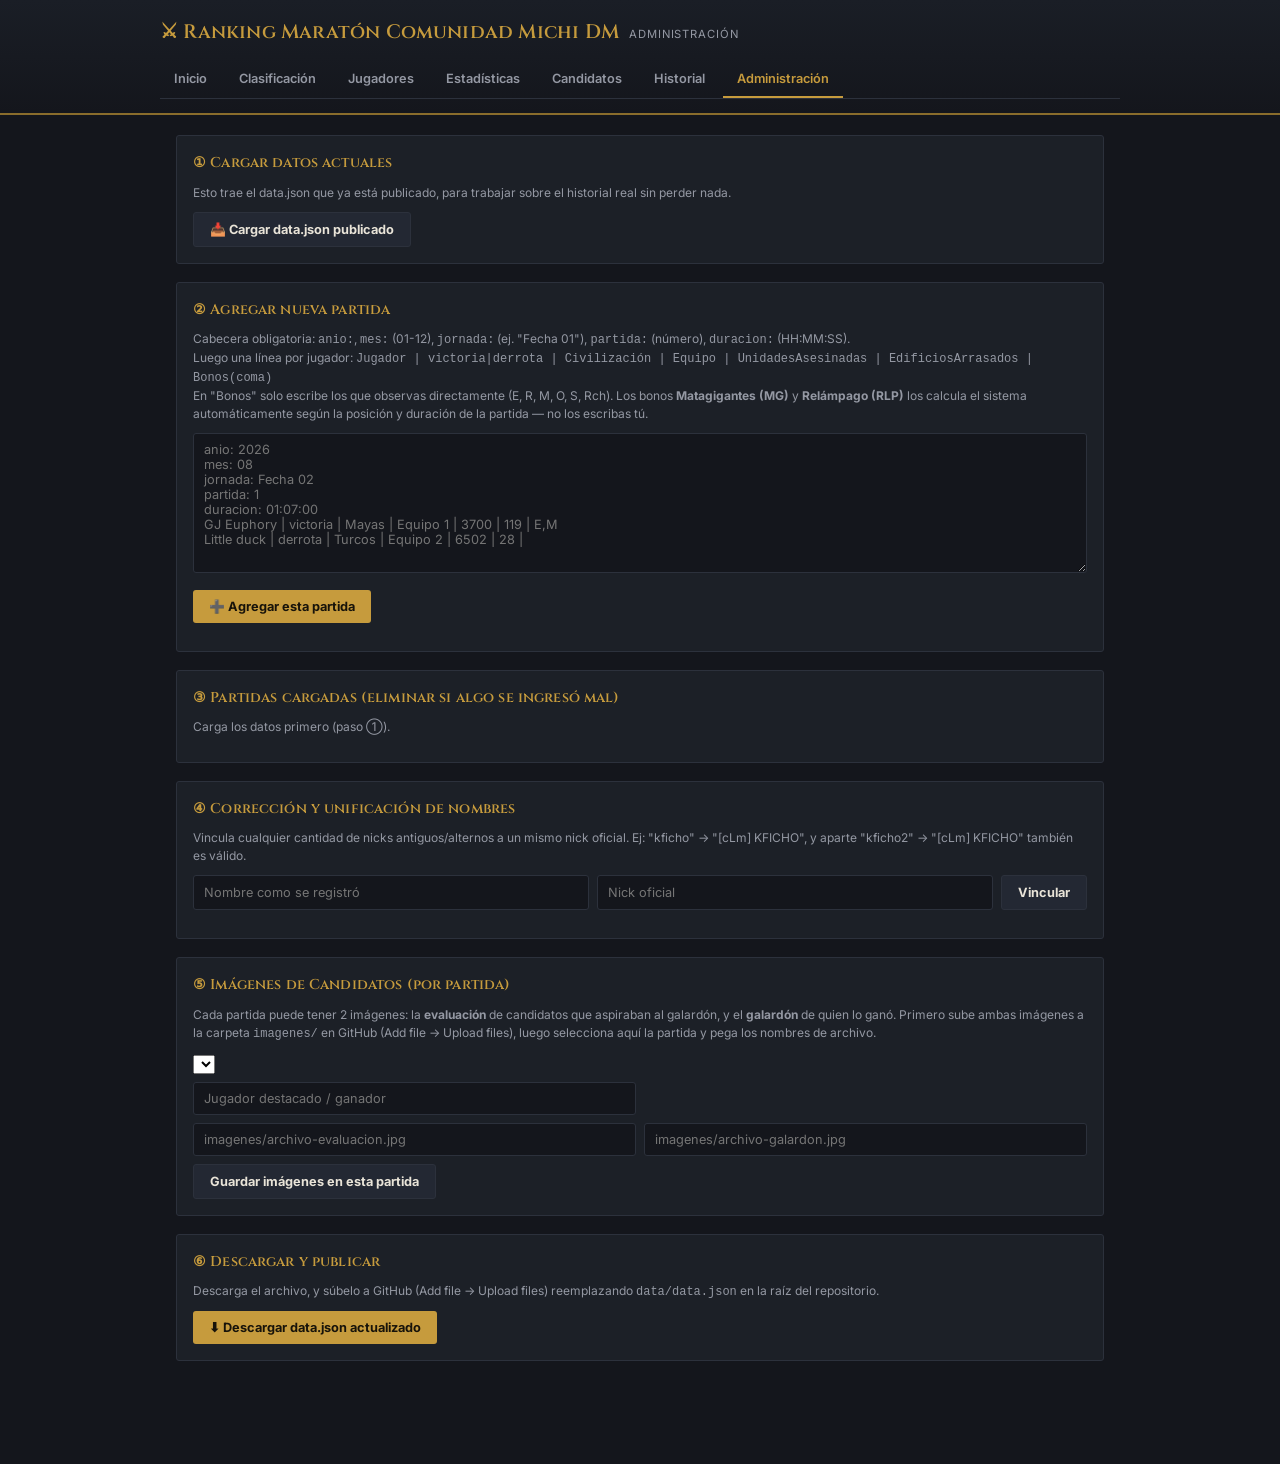
==== admin.html @ f755aee0 "Add files via upload" ====
<!DOCTYPE html>
<html lang="es">
<head>
<meta charset="UTF-8">
<meta name="viewport" content="width=device-width, initial-scale=1.0">
<title>Administración — Comunidad AoE II</title>
<link rel="icon" href="data:,">
<link rel="stylesheet" href="css/estilo.css">
</head>
<body>

<header class="topbar">
  <div class="brand">
    <h1>⚔ Ranking Maratón Comunidad Michi DM</h1>
    <span class="sub">Administración</span>
  </div>
  <nav class="tabs">
    <a href="index.html">Inicio</a>
    <a href="clasificacion.html">Clasificación</a>
    <a href="jugador.html">Jugadores</a>
    <a href="estadisticas.html">Estadísticas</a>
    <a href="candidatos.html">Candidatos</a>
    <a href="historial.html">Historial</a>
    <a href="admin.html" class="active">Administración</a>
  </nav>
</header>

<main>
  <div class="panel">
    <h3>① Cargar datos actuales</h3>
    <p class="hint">Esto trae el data.json que ya está publicado, para trabajar sobre el historial real sin perder nada.</p>
    <button class="btn secondary" onclick="cargarDesdeServidor()">📥 Cargar data.json publicado</button>
    <span id="estado-carga" style="margin-left:10px; font-size:0.8rem; color: var(--text-dim);"></span>
  </div>

  <div class="panel">
    <h3>② Agregar nueva partida</h3>
    <p class="hint">
      Cabecera obligatoria: <code>anio:</code>, <code>mes:</code> (01-12), <code>jornada:</code> (ej. "Fecha 01"),
      <code>partida:</code> (número), <code>duracion:</code> (HH:MM:SS).<br>
      Luego una línea por jugador: <code>Jugador | victoria|derrota | Civilización | Equipo | UnidadesAsesinadas | EdificiosArrasados | Bonos(coma)</code><br>
      En "Bonos" solo escribe los que observas directamente (E, R, M, O, S, Rch). Los bonos
      <strong>Matagigantes (MG)</strong> y <strong>Relámpago (RLP)</strong> los calcula el sistema
      automáticamente según la posición y duración de la partida — no los escribas tú.
    </p>
    <textarea id="input-reporte" placeholder="anio: 2026
mes: 08
jornada: Fecha 02
partida: 1
duracion: 01:07:00
GJ Euphory | victoria | Mayas | Equipo 1 | 3700 | 119 | E,M
Little duck | derrota | Turcos | Equipo 2 | 6502 | 28 |"></textarea>
    <div style="margin-top:10px;">
      <button class="btn" onclick="procesarReporte()">➕ Agregar esta partida</button>
    </div>
    <div id="resultado-parseo" style="margin-top:12px;"></div>
  </div>

  <div class="panel">
    <h3>③ Partidas cargadas (eliminar si algo se ingresó mal)</h3>
    <div id="lista-partidas"><p class="hint">Carga los datos primero (paso ①).</p></div>
  </div>

  <div class="panel">
    <h3>④ Corrección y unificación de nombres</h3>
    <p class="hint">
      Vincula cualquier cantidad de nicks antiguos/alternos a un mismo nick oficial.
      Ej: "kficho" → "[cLm] KFICHO", y aparte "kficho2" → "[cLm] KFICHO" también es válido.
    </p>
    <div style="display:flex; gap:8px; flex-wrap:wrap; margin-bottom:12px;">
      <input type="text" id="input-antiguo" placeholder="Nombre como se registró" style="flex:1; min-width:160px;">
      <input type="text" id="input-oficial" placeholder="Nick oficial" style="flex:1; min-width:160px;">
      <button class="btn secondary" onclick="agregarEquivalencia()">Vincular</button>
    </div>
    <div id="lista-equivalencias"></div>
  </div>

  <div class="panel">
    <h3>⑤ Imágenes de Candidatos (por partida)</h3>
    <p class="hint">
      Cada partida puede tener 2 imágenes: la <strong>evaluación</strong> de candidatos que
      aspiraban al galardón, y el <strong>galardón</strong> de quien lo ganó. Primero sube
      ambas imágenes a la carpeta <code>imagenes/</code> en GitHub (Add file → Upload files),
      luego selecciona aquí la partida y pega los nombres de archivo.
    </p>
    <select id="select-partida-imagen" style="margin-bottom:8px;" onchange="cargarCamposDeImagenParaPartidaSeleccionada()"></select>
    <div style="display:grid; grid-template-columns: 1fr 1fr; gap:8px; margin-bottom:8px;">
      <input type="text" id="input-img-jugador" placeholder="Jugador destacado / ganador">
      <span></span>
      <input type="text" id="input-img-evaluacion" placeholder="imagenes/archivo-evaluacion.jpg">
      <input type="text" id="input-img-galardon" placeholder="imagenes/archivo-galardon.jpg">
    </div>
    <button class="btn secondary" onclick="guardarImagenesPartida()">Guardar imágenes en esta partida</button>
  </div>

  <div class="panel">
    <h3>⑥ Descargar y publicar</h3>
    <p class="hint">
      Descarga el archivo, y súbelo a GitHub (Add file → Upload files) reemplazando
      <code>data/data.json</code> en la raíz del repositorio.
    </p>
    <button class="btn" onclick="descargarJSON()">⬇ Descargar data.json actualizado</button>
    <span id="contador-partidas" style="margin-left:10px; font-size:0.8rem; color: var(--text-dim);"></span>
  </div>
</main>

<script src="js/datos.js"></script>
<script>
let DATOS = { equivalencias: [], partidas: [] };

function actualizarContador() {
  document.getElementById("contador-partidas").textContent =
    `${DATOS.partidas.length} partida(s) en memoria`;
}

async function cargarDesdeServidor() {
  const estado = document.getElementById("estado-carga");
  estado.textContent = "Cargando...";
  try {
    const resp = await fetch(`data/data.json?t=${Date.now()}`, { cache: "no-store" });
    if (!resp.ok) throw new Error("no encontrado");
    DATOS = await resp.json();
    if (!Array.isArray(DATOS.partidas)) DATOS.partidas = [];
    if (!Array.isArray(DATOS.equivalencias)) DATOS.equivalencias = [];
    estado.textContent = `✔ Cargado: ${DATOS.partidas.length} partidas existentes.`;
  } catch (e) {
    estado.textContent = "⚠ No se encontró data.json publicado todavía (se empezará desde cero).";
  }
  actualizarContador();
  renderizarListaPartidas();
  renderizarEquivalencias();
  poblarSelectorPartidas();
}

function convertirDuracionASegundos(str) {
  if (!str) return 0;
  const partes = str.split(":").map(p => parseInt(p, 10) || 0);
  if (partes.length === 3) return partes[0] * 3600 + partes[1] * 60 + partes[2];
  if (partes.length === 2) return partes[0] * 60 + partes[1];
  return 0;
}

function procesarReporte() {
  const texto = document.getElementById("input-reporte").value.trim();
  const resultadoDiv = document.getElementById("resultado-parseo");
  if (!texto) {
    resultadoDiv.innerHTML = `<p style="color:var(--loss);">Pega un reporte primero.</p>`;
    return;
  }

  const lineas = texto.split("\n").map(l => l.trim()).filter(l => l);
  let anio = new Date().getFullYear();
  let mes = String(new Date().getMonth() + 1).padStart(2, "0");
  let jornada = "Fecha 01";
  let numeroPartida = 1;
  let duracionSeg = 0;
  const jugadores = [];

  lineas.forEach(linea => {
    const inferior = linea.toLowerCase();
    if (inferior.startsWith("anio:") || inferior.startsWith("año:")) {
      anio = parseInt(linea.split(":").slice(1).join(":").trim(), 10) || anio;
      return;
    }
    if (inferior.startsWith("mes:")) {
      mes = linea.split(":").slice(1).join(":").trim().padStart(2, "0");
      return;
    }
    if (inferior.startsWith("jornada:")) {
      jornada = linea.split(":").slice(1).join(":").trim();
      return;
    }
    if (inferior.startsWith("partida:")) {
      numeroPartida = parseInt(linea.split(":").slice(1).join(":").trim(), 10) || numeroPartida;
      return;
    }
    if (inferior.startsWith("duracion:") || inferior.startsWith("duración:")) {
      duracionSeg = convertirDuracionASegundos(linea.split(":").slice(1).join(":").trim());
      return;
    }
    const partes = linea.split("|").map(p => p.trim());
    if (partes.length < 2) return;

    const [nombre, resultadoRaw, civ, equipo, uAsesRaw, eArrRaw, bonosRaw] = partes;
    jugadores.push({
      nombre,
      resultado: (resultadoRaw || "").toLowerCase().startsWith("v") ? "victoria" : "derrota",
      civ: civ || "",
      equipo: equipo || "",
      unidadesAsesinadas: parseInt(uAsesRaw, 10) || 0,
      edificiosArrasados: parseInt(eArrRaw, 10) || 0,
      bonos: bonosRaw ? bonosRaw.split(",").map(b => b.trim()).filter(Boolean) : []
    });
  });

  if (jugadores.length === 0) {
    resultadoDiv.innerHTML = `<p style="color:var(--loss);">No se pudo interpretar ninguna línea de jugador. Revisa el formato.</p>`;
    return;
  }

  const idNuevo = `${anio}-${mes}-${jornada.replace(/\s+/g,"")}-P${numeroPartida}`;
  if (DATOS.partidas.some(p => p.id === idNuevo)) {
    if (!confirm(`Ya existe una partida con ID "${idNuevo}" (mismo año/mes/jornada/partida). ¿Reemplazarla?`)) {
      resultadoDiv.innerHTML = `<p style="color:var(--loss);">Cancelado. Cambia el número de partida o jornada.</p>`;
      return;
    }
    DATOS.partidas = DATOS.partidas.filter(p => p.id !== idNuevo);
  }

  const nuevaPartida = {
    id: idNuevo,
    anio, mes, jornada, numeroPartida,
    duracionSeg,
    jugadores
  };

  DATOS.partidas.push(nuevaPartida);
  actualizarContador();
  renderizarListaPartidas();
  poblarSelectorPartidas();

  resultadoDiv.innerHTML = `
    <p style="color:var(--win);">✔ Partida agregada: ${etiquetaPartida(nuevaPartida)} (${jugadores.length} jugadores).</p>
  `;
  document.getElementById("input-reporte").value = "";
}

function renderizarListaPartidas() {
  const cont = document.getElementById("lista-partidas");
  if (DATOS.partidas.length === 0) {
    cont.innerHTML = `<p class="hint">No hay partidas cargadas.</p>`;
    return;
  }
  const ordenadas = [...DATOS.partidas].sort((a, b) => claveOrden(b) - claveOrden(a));
  cont.innerHTML = ordenadas.map(p => `
    <div class="match-item">
      <span>${etiquetaPartida(p)} — ${p.jugadores.map(j => j.nombre).join(", ")}</span>
      <button class="btn secondary" style="padding:4px 10px; font-size:0.75rem;" onclick="eliminarPartida('${p.id}')">🗑 Eliminar</button>
    </div>
  `).join("");
}

function eliminarPartida(id) {
  if (!confirm("¿Eliminar esta partida? Esto no se puede deshacer una vez que descargues y subas el archivo.")) return;
  DATOS.partidas = DATOS.partidas.filter(p => p.id !== id);
  actualizarContador();
  renderizarListaPartidas();
  poblarSelectorPartidas();
}

function renderizarEquivalencias() {
  const cont = document.getElementById("lista-equivalencias");
  if (DATOS.equivalencias.length === 0) {
    cont.innerHTML = `<p class="hint">Todavía no hay nombres vinculados.</p>`;
    return;
  }
  cont.innerHTML = DATOS.equivalencias.map((e, i) => `
    <div class="match-item">
      <span>"${e.antiguo}" → <strong>${e.oficial}</strong></span>
      <button class="btn secondary" style="padding:4px 10px; font-size:0.75rem;" onclick="eliminarEquivalencia(${i})">🗑</button>
    </div>
  `).join("");
}

function agregarEquivalencia() {
  const antiguo = document.getElementById("input-antiguo").value.trim();
  const oficial = document.getElementById("input-oficial").value.trim();
  if (!antiguo || !oficial) {
    alert("Completa ambos campos.");
    return;
  }
  const existente = DATOS.equivalencias.find(e => e.antiguo.toLowerCase() === antiguo.toLowerCase());
  if (existente) {
    existente.oficial = oficial;
  } else {
    DATOS.equivalencias.push({ antiguo, oficial });
  }
  document.getElementById("input-antiguo").value = "";
  document.getElementById("input-oficial").value = "";
  renderizarEquivalencias();
}

function eliminarEquivalencia(i) {
  DATOS.equivalencias.splice(i, 1);
  renderizarEquivalencias();
}

function poblarSelectorPartidas() {
  const select = document.getElementById("select-partida-imagen");
  const ordenadas = [...DATOS.partidas].sort((a, b) => claveOrden(b) - claveOrden(a));
  if (ordenadas.length === 0) {
    select.innerHTML = `<option value="">No hay partidas cargadas todavía</option>`;
    return;
  }
  select.innerHTML = ordenadas.map(p =>
    `<option value="${p.id}">${etiquetaPartida(p)} (${NOMBRES_MES[p.mes]} ${p.anio}) — ${p.jugadores.map(j => j.nombre).join(", ")}</option>`
  ).join("");
  cargarCamposDeImagenParaPartidaSeleccionada();
}

function cargarCamposDeImagenParaPartidaSeleccionada() {
  const id = document.getElementById("select-partida-imagen").value;
  const partida = DATOS.partidas.find(p => p.id === id);
  document.getElementById("input-img-jugador").value = partida?.jugadorDestacado || "";
  document.getElementById("input-img-evaluacion").value = partida?.imagenEvaluacion || "";
  document.getElementById("input-img-galardon").value = partida?.imagenGalardon || "";
}

function guardarImagenesPartida() {
  const id = document.getElementById("select-partida-imagen").value;
  const partida = DATOS.partidas.find(p => p.id === id);
  if (!partida) { alert("Selecciona una partida válida."); return; }

  partida.jugadorDestacado = document.getElementById("input-img-jugador").value.trim();
  partida.imagenEvaluacion = document.getElementById("input-img-evaluacion").value.trim();
  partida.imagenGalardon = document.getElementById("input-img-galardon").value.trim();

  alert("Imágenes vinculadas a esta partida. No olvides descargar y subir el archivo.");
}

function descargarJSON() {
  const blob = new Blob([JSON.stringify(DATOS, null, 2)], { type: "application/json" });
  const enlace = document.createElement("a");
  enlace.href = URL.createObjectURL(blob);
  enlace.download = "data.json";
  enlace.click();
}
</script>
</body>
</html>
---- css/estilo.css ----
@import url('https://fonts.googleapis.com/css2?family=Cinzel:wght@500;600;700&family=Inter:wght@400;500;600;700&display=swap');

:root {
  --bg: #14161c;
  --panel: #1c2027;
  --panel-raised: #232833;
  --line: #2c313c;
  --gold: #c69b3d;
  --gold-dim: #8a6d2c;
  --patina: #3f7069;
  --patina-bright: #5fa89e;
  --text: #e9e4d8;
  --text-dim: #9498a3;
  --win: #5fa87a;
  --loss: #b0554f;
  --radius: 3px;
}

* { box-sizing: border-box; }

html, body {
  margin: 0;
  padding: 0;
  background: var(--bg);
  color: var(--text);
  font-family: 'Inter', sans-serif;
  font-size: 15px;
  line-height: 1.5;
}

h1, h2, h3, .display {
  font-family: 'Cinzel', serif;
  font-weight: 600;
  letter-spacing: 0.01em;
  color: var(--text);
  margin: 0;
}

a { color: var(--patina-bright); text-decoration: none; }
a:hover { text-decoration: underline; }

/* ---------- Cabecera ---------- */
.topbar {
  background: linear-gradient(180deg, #1a1e26 0%, #14161c 100%);
  border-bottom: 2px solid var(--gold-dim);
  padding: 18px 20px 14px;
}
.topbar .brand {
  display: flex;
  align-items: baseline;
  gap: 10px;
  max-width: 960px;
  margin: 0 auto;
}
.topbar .brand h1 {
  font-size: 1.3rem;
  color: var(--gold);
}
.topbar .brand .sub {
  font-size: 0.75rem;
  color: var(--text-dim);
  text-transform: uppercase;
  letter-spacing: 0.08em;
}

nav.tabs {
  max-width: 960px;
  margin: 14px auto 0;
  display: flex;
  gap: 4px;
  border-bottom: 1px solid var(--line);
  overflow-x: auto;
}
nav.tabs a {
  color: var(--text-dim);
  font-size: 0.85rem;
  font-weight: 600;
  padding: 8px 14px;
  border-bottom: 2px solid transparent;
  white-space: nowrap;
}
nav.tabs a.active, nav.tabs a:hover {
  color: var(--gold);
  border-bottom-color: var(--gold);
  text-decoration: none;
}

/* ---------- Layout general ---------- */
main {
  max-width: 960px;
  margin: 0 auto;
  padding: 20px 16px 90px;
}

.section-head {
  display: flex;
  justify-content: space-between;
  align-items: baseline;
  margin-bottom: 12px;
  flex-wrap: wrap;
  gap: 8px;
}
.section-head h2 { font-size: 1.05rem; }
.section-head .meta { font-size: 0.8rem; color: var(--text-dim); }

.filters {
  display: flex;
  gap: 10px;
  align-items: center;
  margin-bottom: 16px;
  flex-wrap: wrap;
}
.filters select {
  background: var(--panel-raised);
  color: var(--text);
  border: 1px solid var(--line);
  border-radius: var(--radius);
  padding: 6px 10px;
  font-family: inherit;
  font-size: 0.85rem;
}

/* ---------- Tabla de clasificación ---------- */
.standings {
  border: 1px solid var(--line);
  border-radius: var(--radius);
  overflow: hidden;
  background: var(--panel);
}
.standings-row {
  display: grid;
  grid-template-columns: 34px 1fr auto;
  align-items: center;
  gap: 12px;
  padding: 11px 14px;
  border-bottom: 1px solid var(--line);
  border-left: 3px solid transparent;
}
.standings-row:last-child { border-bottom: none; }
.standings-row:hover { background: var(--panel-raised); }
.standings-row.rank-1 { border-left-color: var(--gold); }
.standings-row.rank-2 { border-left-color: #a3a8b3; }
.standings-row.rank-3 { border-left-color: #a06a3d; }

.rank-num {
  font-family: 'Cinzel', serif;
  font-size: 1.05rem;
  color: var(--text-dim);
  text-align: center;
}
.rank-1 .rank-num { color: var(--gold); }

.player-cell .name {
  font-weight: 600;
  font-size: 0.95rem;
}
.player-cell .name a { color: var(--text); }
.player-cell .subline {
  font-size: 0.75rem;
  color: var(--text-dim);
  margin-top: 2px;
}

.stat-cell {
  text-align: right;
  display: flex;
  gap: 16px;
  align-items: baseline;
}
.stat-cell .pts {
  font-size: 1.1rem;
  font-weight: 700;
  color: var(--gold);
  min-width: 34px;
}
.stat-cell .vpj {
  font-size: 0.75rem;
  color: var(--text-dim);
}

/* ---------- Tarjetas de perfil ---------- */
.profile-header {
  display: flex;
  align-items: center;
  gap: 16px;
  margin-bottom: 18px;
  padding-bottom: 16px;
  border-bottom: 1px solid var(--line);
}
.profile-header .avatar {
  width: 56px;
  height: 56px;
  border-radius: 50%;
  background: linear-gradient(135deg, var(--gold-dim), var(--patina));
  display: flex;
  align-items: center;
  justify-content: center;
  font-family: 'Cinzel', serif;
  font-size: 1.4rem;
  font-weight: 700;
  color: var(--bg);
  flex-shrink: 0;
}
.profile-header h1 { font-size: 1.4rem; }
.profile-header .tagline { font-size: 0.8rem; color: var(--text-dim); margin-top: 3px; }

.stat-grid {
  display: grid;
  grid-template-columns: repeat(auto-fit, minmax(100px, 1fr));
  gap: 1px;
  background: var(--line);
  border: 1px solid var(--line);
  border-radius: var(--radius);
  overflow: hidden;
  margin-bottom: 20px;
}
.stat-tile {
  background: var(--panel);
  padding: 12px 10px;
  text-align: center;
}
.stat-tile .num {
  font-family: 'Cinzel', serif;
  font-size: 1.3rem;
  color: var(--gold);
  display: block;
}
.stat-tile .label {
  font-size: 0.68rem;
  color: var(--text-dim);
  margin-top: 3px;
  display: block;
}

.breakdown-list { display: flex; flex-direction: column; gap: 8px; margin-bottom: 22px; }
.breakdown-row {
  display: grid;
  grid-template-columns: 1fr auto 60px;
  align-items: center;
  gap: 10px;
  font-size: 0.85rem;
}
.breakdown-row .bar-track {
  grid-column: 1 / -1;
  height: 6px;
  background: var(--panel-raised);
  border-radius: 3px;
  overflow: hidden;
  margin-top: 2px;
}
.breakdown-row .bar-fill { height: 100%; background: var(--patina); }
.breakdown-row .wr { text-align: right; color: var(--text-dim); font-size: 0.78rem; }

.match-item {
  display: flex;
  justify-content: space-between;
  align-items: center;
  padding: 10px 0;
  border-bottom: 1px solid var(--line);
  font-size: 0.85rem;
}
.match-item:last-child { border-bottom: none; }
.match-badge {
  display: inline-block;
  width: 8px; height: 8px;
  border-radius: 50%;
  margin-right: 8px;
}
.match-badge.win { background: var(--win); }
.match-badge.loss { background: var(--loss); }
.match-item .match-meta { color: var(--text-dim); font-size: 0.75rem; }

/* ---------- Formularios / Admin ---------- */
.panel {
  background: var(--panel);
  border: 1px solid var(--line);
  border-radius: var(--radius);
  padding: 16px;
  margin-bottom: 18px;
}
.panel h3 { font-size: 0.95rem; margin-bottom: 10px; color: var(--gold); }
.panel p.hint { font-size: 0.8rem; color: var(--text-dim); margin: 0 0 10px; }

textarea, input[type=text], input[type=number] {
  width: 100%;
  background: var(--bg);
  color: var(--text);
  border: 1px solid var(--line);
  border-radius: var(--radius);
  padding: 8px 10px;
  font-family: 'Inter', monospace;
  font-size: 0.85rem;
}
textarea { min-height: 140px; resize: vertical; }

.btn {
  display: inline-block;
  background: var(--gold);
  color: #17130a;
  border: none;
  border-radius: var(--radius);
  padding: 9px 16px;
  font-weight: 700;
  font-size: 0.85rem;
  cursor: pointer;
  font-family: 'Inter', sans-serif;
}
.btn:hover { background: #d9ac48; }
.btn.secondary { background: var(--panel-raised); color: var(--text); border: 1px solid var(--line); }
.btn.secondary:hover { background: var(--line); }

.empty-state {
  text-align: center;
  padding: 40px 20px;
  color: var(--text-dim);
  font-size: 0.9rem;
}

/* ---------- Bottom nav móvil ---------- */
.mobile-nav { display: none; }
@media (max-width: 640px) {
  nav.tabs { display: none; }
  .mobile-nav {
    display: flex;
    position: fixed;
    bottom: 0; left: 0; width: 100%;
    background: var(--panel);
    border-top: 1px solid var(--line);
    justify-content: space-around;
    padding: 8px 0;
    z-index: 100;
  }
  .mobile-nav a {
    display: flex;
    flex-direction: column;
    align-items: center;
    gap: 2px;
    color: var(--text-dim);
    font-size: 0.62rem;
    font-weight: 600;
  }
  .mobile-nav a.active { color: var(--gold); }
  .mobile-nav .icon { font-size: 1.1rem; }
}
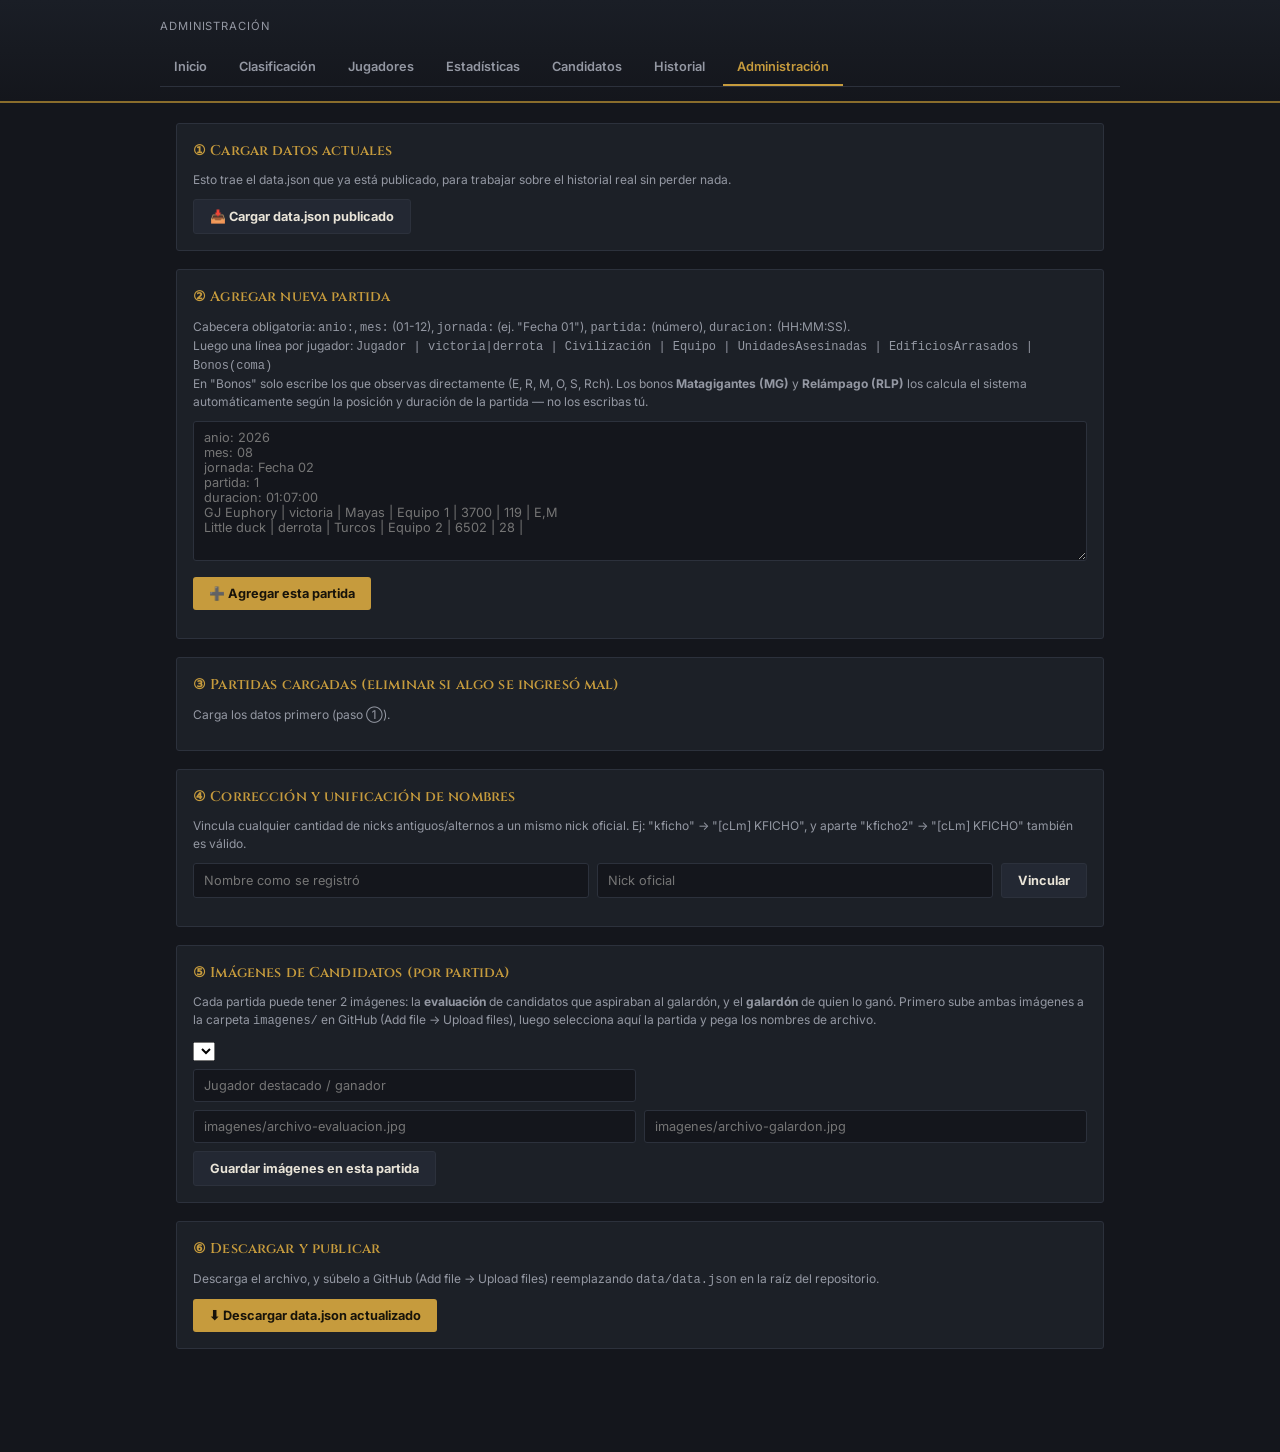
==== commit 1710b6fb: "Add files via upload" ====
--- a/admin.html
+++ b/admin.html
@@ -11,7 +11,6 @@
 
 <header class="topbar">
   <div class="brand">
-    <h1>⚔ Ranking Maratón Comunidad Michi DM</h1>
     <span class="sub">Administración</span>
   </div>
   <nav class="tabs">
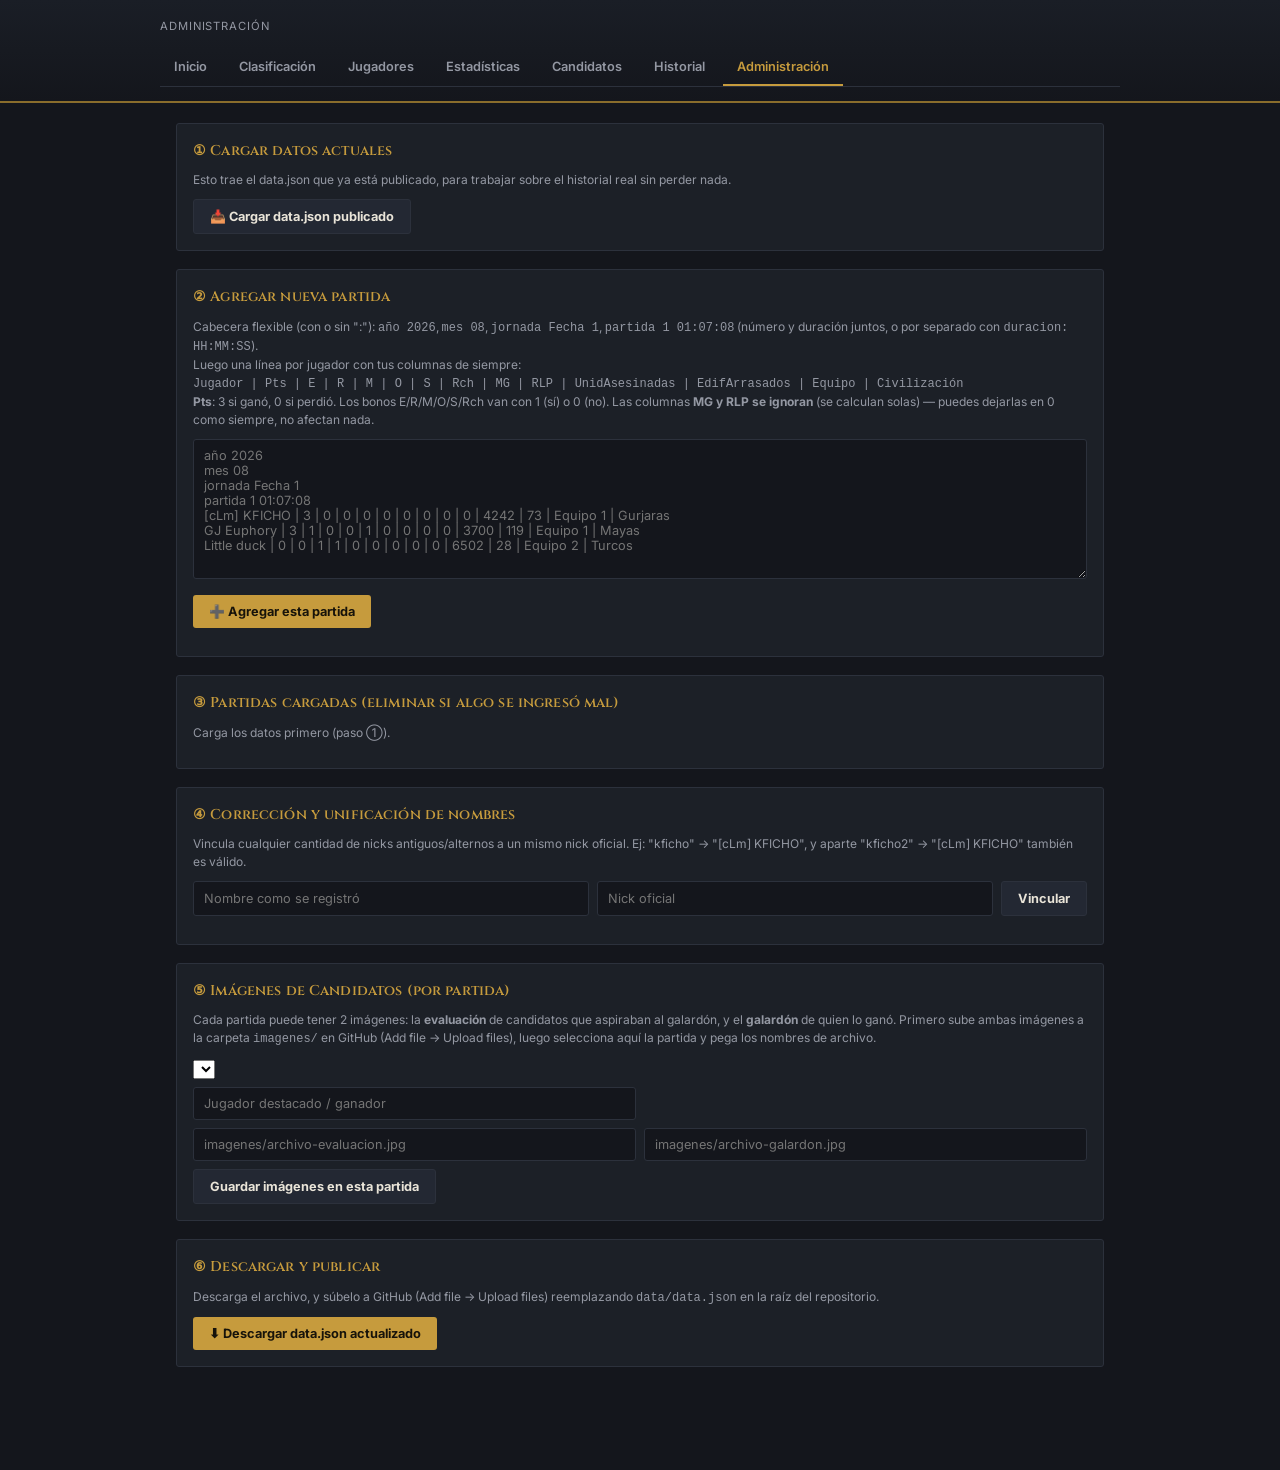
==== commit d81559ac: "Add files via upload" ====
--- a/admin.html
+++ b/admin.html
@@ -35,20 +35,22 @@
   <div class="panel">
     <h3>② Agregar nueva partida</h3>
     <p class="hint">
-      Cabecera obligatoria: <code>anio:</code>, <code>mes:</code> (01-12), <code>jornada:</code> (ej. "Fecha 01"),
-      <code>partida:</code> (número), <code>duracion:</code> (HH:MM:SS).<br>
-      Luego una línea por jugador: <code>Jugador | victoria|derrota | Civilización | Equipo | UnidadesAsesinadas | EdificiosArrasados | Bonos(coma)</code><br>
-      En "Bonos" solo escribe los que observas directamente (E, R, M, O, S, Rch). Los bonos
-      <strong>Matagigantes (MG)</strong> y <strong>Relámpago (RLP)</strong> los calcula el sistema
-      automáticamente según la posición y duración de la partida — no los escribas tú.
+      Cabecera flexible (con o sin ":"): <code>año 2026</code>, <code>mes 08</code>,
+      <code>jornada Fecha 1</code>, <code>partida 1 01:07:08</code> (número y duración juntos,
+      o por separado con <code>duracion: HH:MM:SS</code>).<br>
+      Luego una línea por jugador con tus columnas de siempre:<br>
+      <code>Jugador | Pts | E | R | M | O | S | Rch | MG | RLP | UnidAsesinadas | EdifArrasados | Equipo | Civilización</code><br>
+      <strong>Pts</strong>: 3 si ganó, 0 si perdió. Los bonos E/R/M/O/S/Rch van con 1 (sí) o 0 (no).
+      Las columnas <strong>MG y RLP se ignoran</strong> (se calculan solas) — puedes dejarlas en 0
+      como siempre, no afectan nada.
     </p>
-    <textarea id="input-reporte" placeholder="anio: 2026
-mes: 08
-jornada: Fecha 02
-partida: 1
-duracion: 01:07:00
-GJ Euphory | victoria | Mayas | Equipo 1 | 3700 | 119 | E,M
-Little duck | derrota | Turcos | Equipo 2 | 6502 | 28 |"></textarea>
+    <textarea id="input-reporte" placeholder="año 2026
+mes 08
+jornada Fecha 1
+partida 1 01:07:08
+[cLm] KFICHO | 3 | 0 | 0 | 0 | 0 | 0 | 0 | 0 | 0 | 4242 | 73 | Equipo 1 | Gurjaras
+GJ Euphory | 3 | 1 | 0 | 0 | 1 | 0 | 0 | 0 | 0 | 3700 | 119 | Equipo 1 | Mayas
+Little duck | 0 | 0 | 1 | 1 | 0 | 0 | 0 | 0 | 0 | 6502 | 28 | Equipo 2 | Turcos"></textarea>
     <div style="margin-top:10px;">
       <button class="btn" onclick="procesarReporte()">➕ Agregar esta partida</button>
     </div>
@@ -155,40 +157,69 @@
   let duracionSeg = 0;
   const jugadores = [];
 
+  // Quita "palabra:" o "palabra " del inicio de una línea de encabezado y devuelve el resto
+  function valorDespuesDe(linea, palabras) {
+    for (const palabra of palabras) {
+      const regex = new RegExp(`^${palabra}\\s*:?\\s*`, "i");
+      if (regex.test(linea)) return linea.replace(regex, "").trim();
+    }
+    return null;
+  }
+
   lineas.forEach(linea => {
-    const inferior = linea.toLowerCase();
-    if (inferior.startsWith("anio:") || inferior.startsWith("año:")) {
-      anio = parseInt(linea.split(":").slice(1).join(":").trim(), 10) || anio;
-      return;
-    }
-    if (inferior.startsWith("mes:")) {
-      mes = linea.split(":").slice(1).join(":").trim().padStart(2, "0");
-      return;
-    }
-    if (inferior.startsWith("jornada:")) {
-      jornada = linea.split(":").slice(1).join(":").trim();
-      return;
-    }
-    if (inferior.startsWith("partida:")) {
-      numeroPartida = parseInt(linea.split(":").slice(1).join(":").trim(), 10) || numeroPartida;
-      return;
-    }
-    if (inferior.startsWith("duracion:") || inferior.startsWith("duración:")) {
-      duracionSeg = convertirDuracionASegundos(linea.split(":").slice(1).join(":").trim());
-      return;
-    }
+    let valor;
+
+    if ((valor = valorDespuesDe(linea, ["anio", "año"])) !== null) {
+      anio = parseInt(valor, 10) || anio;
+      return;
+    }
+    if ((valor = valorDespuesDe(linea, ["mes"])) !== null) {
+      mes = valor.padStart(2, "0");
+      return;
+    }
+    if ((valor = valorDespuesDe(linea, ["jornada"])) !== null) {
+      // Normaliza cualquier variante ("Fecha 1", "fecha01", "Fecha 01") a "Fecha 01"
+      const numJor = numeroDeJornada(valor);
+      jornada = numJor > 0 ? `Fecha ${String(numJor).padStart(2, "0")}` : valor;
+      return;
+    }
+    if ((valor = valorDespuesDe(linea, ["partida"])) !== null) {
+      // Acepta "partida: 1" o "partida 1 01:07:08" (número + duración juntos)
+      const match = valor.match(/^(\d+)\s*(?:(\d{1,2}:\d{2}(?::\d{2})?))?/);
+      if (match) {
+        numeroPartida = parseInt(match[1], 10) || numeroPartida;
+        if (match[2]) duracionSeg = convertirDuracionASegundos(match[2]);
+      }
+      return;
+    }
+    if ((valor = valorDespuesDe(linea, ["duracion", "duración"])) !== null) {
+      duracionSeg = convertirDuracionASegundos(valor);
+      return;
+    }
+
     const partes = linea.split("|").map(p => p.trim());
     if (partes.length < 2) return;
 
-    const [nombre, resultadoRaw, civ, equipo, uAsesRaw, eArrRaw, bonosRaw] = partes;
+    // Formato: Jugador | Pts(3 o 0) | E | R | M | O | S | Rch | MG | RLP | UAses | EArr | Equipo | Civ
+    // Las columnas MG y RLP se IGNORAN a propósito: el sistema las calcula automáticamente.
+    const [nombre, ptsRaw, eRaw, rRaw, mRaw, oRaw, sRaw, rchRaw, , , uAsesRaw, eArrRaw, equipo, civ] = partes;
+
+    const bonos = [];
+    if (parseInt(eRaw, 10) > 0) bonos.push("E");
+    if (parseInt(rRaw, 10) > 0) bonos.push("R");
+    if (parseInt(mRaw, 10) > 0) bonos.push("M");
+    if (parseInt(oRaw, 10) > 0) bonos.push("O");
+    if (parseInt(sRaw, 10) > 0) bonos.push("S");
+    if (parseInt(rchRaw, 10) > 0) bonos.push("Rch");
+
     jugadores.push({
       nombre,
-      resultado: (resultadoRaw || "").toLowerCase().startsWith("v") ? "victoria" : "derrota",
+      resultado: (parseInt(ptsRaw, 10) || 0) > 0 ? "victoria" : "derrota",
       civ: civ || "",
       equipo: equipo || "",
       unidadesAsesinadas: parseInt(uAsesRaw, 10) || 0,
       edificiosArrasados: parseInt(eArrRaw, 10) || 0,
-      bonos: bonosRaw ? bonosRaw.split(",").map(b => b.trim()).filter(Boolean) : []
+      bonos
     });
   });
 
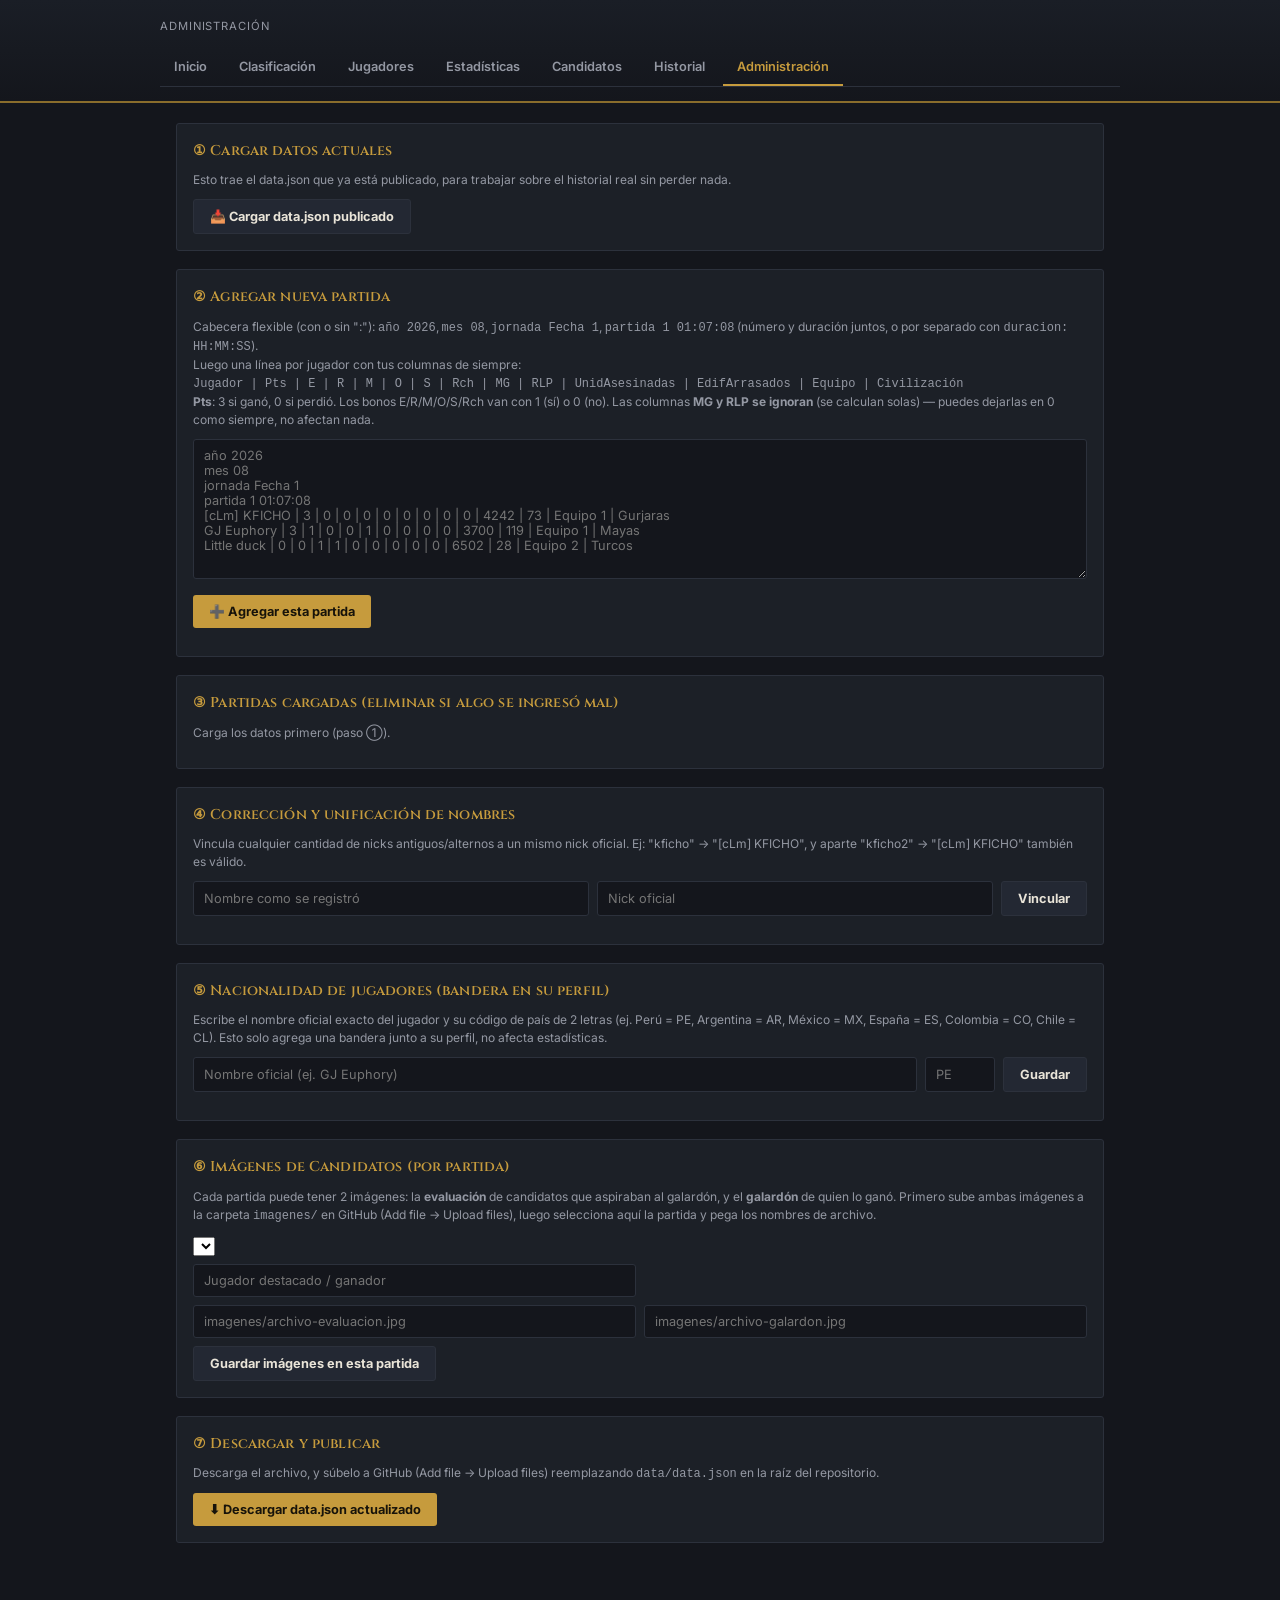
==== commit b06eb17f: "Add files via upload" ====
--- a/admin.html
+++ b/admin.html
@@ -77,7 +77,22 @@
   </div>
 
   <div class="panel">
-    <h3>⑤ Imágenes de Candidatos (por partida)</h3>
+    <h3>⑤ Nacionalidad de jugadores (bandera en su perfil)</h3>
+    <p class="hint">
+      Escribe el nombre oficial exacto del jugador y su código de país de 2 letras
+      (ej. Perú = PE, Argentina = AR, México = MX, España = ES, Colombia = CO, Chile = CL).
+      Esto solo agrega una bandera junto a su perfil, no afecta estadísticas.
+    </p>
+    <div style="display:flex; gap:8px; flex-wrap:wrap; margin-bottom:12px;">
+      <input type="text" id="input-pais-jugador" placeholder="Nombre oficial (ej. GJ Euphory)" style="flex:2; min-width:180px;">
+      <input type="text" id="input-pais-codigo" maxlength="2" placeholder="PE" style="flex:0 0 70px; text-transform:uppercase;">
+      <button class="btn secondary" onclick="agregarPais()">Guardar</button>
+    </div>
+    <div id="lista-paises"></div>
+  </div>
+
+  <div class="panel">
+    <h3>⑥ Imágenes de Candidatos (por partida)</h3>
     <p class="hint">
       Cada partida puede tener 2 imágenes: la <strong>evaluación</strong> de candidatos que
       aspiraban al galardón, y el <strong>galardón</strong> de quien lo ganó. Primero sube
@@ -95,7 +110,7 @@
   </div>
 
   <div class="panel">
-    <h3>⑥ Descargar y publicar</h3>
+    <h3>⑦ Descargar y publicar</h3>
     <p class="hint">
       Descarga el archivo, y súbelo a GitHub (Add file → Upload files) reemplazando
       <code>data/data.json</code> en la raíz del repositorio.
@@ -107,7 +122,7 @@
 
 <script src="js/datos.js"></script>
 <script>
-let DATOS = { equivalencias: [], partidas: [] };
+let DATOS = { equivalencias: [], partidas: [], paises: {} };
 
 function actualizarContador() {
   document.getElementById("contador-partidas").textContent =
@@ -123,6 +138,7 @@
     DATOS = await resp.json();
     if (!Array.isArray(DATOS.partidas)) DATOS.partidas = [];
     if (!Array.isArray(DATOS.equivalencias)) DATOS.equivalencias = [];
+    if (!DATOS.paises || typeof DATOS.paises !== "object") DATOS.paises = {};
     estado.textContent = `✔ Cargado: ${DATOS.partidas.length} partidas existentes.`;
   } catch (e) {
     estado.textContent = "⚠ No se encontró data.json publicado todavía (se empezará desde cero).";
@@ -130,6 +146,7 @@
   actualizarContador();
   renderizarListaPartidas();
   renderizarEquivalencias();
+  renderizarPaises();
   poblarSelectorPartidas();
 }
 
@@ -315,6 +332,40 @@
   renderizarEquivalencias();
 }
 
+function renderizarPaises() {
+  const cont = document.getElementById("lista-paises");
+  const nombres = Object.keys(DATOS.paises || {});
+  if (nombres.length === 0) {
+    cont.innerHTML = `<p class="hint">Todavía no hay banderas asignadas.</p>`;
+    return;
+  }
+  cont.innerHTML = nombres.map(nombre => `
+    <div class="match-item">
+      <span>${banderaEmoji(DATOS.paises[nombre])} ${nombre} <span style="color:var(--text-dim);">(${DATOS.paises[nombre]})</span></span>
+      <button class="btn secondary" style="padding:4px 10px; font-size:0.75rem;" onclick="eliminarPais('${nombre.replace(/'/g,"\\'")}')">🗑</button>
+    </div>
+  `).join("");
+}
+
+function agregarPais() {
+  const nombre = document.getElementById("input-pais-jugador").value.trim();
+  const codigo = document.getElementById("input-pais-codigo").value.trim().toUpperCase();
+  if (!nombre || codigo.length !== 2) {
+    alert("Escribe el nombre oficial y un código de país de exactamente 2 letras.");
+    return;
+  }
+  if (!DATOS.paises) DATOS.paises = {};
+  DATOS.paises[nombre] = codigo;
+  document.getElementById("input-pais-jugador").value = "";
+  document.getElementById("input-pais-codigo").value = "";
+  renderizarPaises();
+}
+
+function eliminarPais(nombre) {
+  delete DATOS.paises[nombre];
+  renderizarPaises();
+}
+
 function poblarSelectorPartidas() {
   const select = document.getElementById("select-partida-imagen");
   const ordenadas = [...DATOS.partidas].sort((a, b) => claveOrden(b) - claveOrden(a));
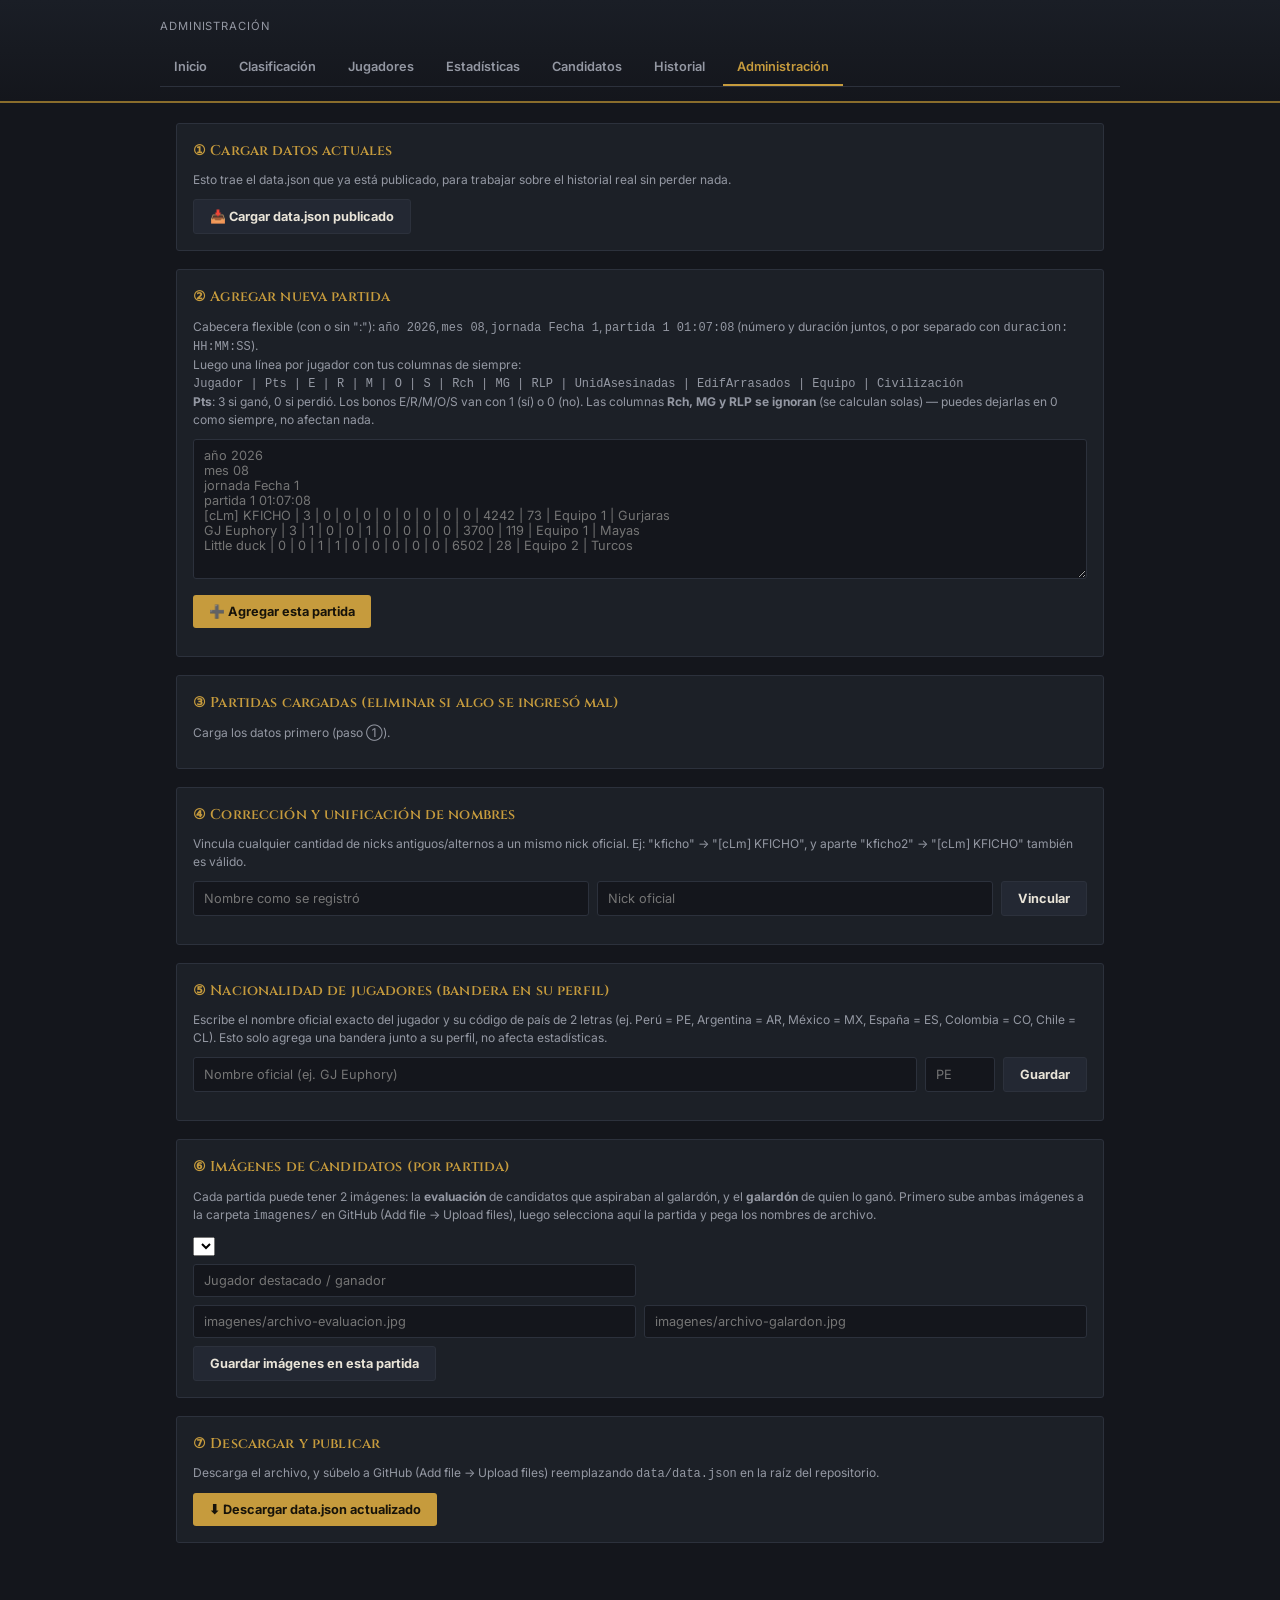
==== commit 9c0731b6: "Add files via upload" ====
--- a/admin.html
+++ b/admin.html
@@ -40,8 +40,8 @@
       o por separado con <code>duracion: HH:MM:SS</code>).<br>
       Luego una línea por jugador con tus columnas de siempre:<br>
       <code>Jugador | Pts | E | R | M | O | S | Rch | MG | RLP | UnidAsesinadas | EdifArrasados | Equipo | Civilización</code><br>
-      <strong>Pts</strong>: 3 si ganó, 0 si perdió. Los bonos E/R/M/O/S/Rch van con 1 (sí) o 0 (no).
-      Las columnas <strong>MG y RLP se ignoran</strong> (se calculan solas) — puedes dejarlas en 0
+      <strong>Pts</strong>: 3 si ganó, 0 si perdió. Los bonos E/R/M/O/S van con 1 (sí) o 0 (no).
+      Las columnas <strong>Rch, MG y RLP se ignoran</strong> (se calculan solas) — puedes dejarlas en 0
       como siempre, no afectan nada.
     </p>
     <textarea id="input-reporte" placeholder="año 2026
@@ -219,7 +219,9 @@
 
     // Formato: Jugador | Pts(3 o 0) | E | R | M | O | S | Rch | MG | RLP | UAses | EArr | Equipo | Civ
     // Las columnas MG y RLP se IGNORAN a propósito: el sistema las calcula automáticamente.
-    const [nombre, ptsRaw, eRaw, rRaw, mRaw, oRaw, sRaw, rchRaw, , , uAsesRaw, eArrRaw, equipo, civ] = partes;
+    const [nombre, ptsRaw, eRaw, rRaw, mRaw, oRaw, sRaw, , , , uAsesRaw, eArrRaw, equipo, civ] = partes;
+    // La columna de "Rch" (posición 8) se ignora a propósito: el sistema calcula la
+    // racha automáticamente según si el jugador ganó también su partida inmediata anterior.
 
     const bonos = [];
     if (parseInt(eRaw, 10) > 0) bonos.push("E");
@@ -227,7 +229,6 @@
     if (parseInt(mRaw, 10) > 0) bonos.push("M");
     if (parseInt(oRaw, 10) > 0) bonos.push("O");
     if (parseInt(sRaw, 10) > 0) bonos.push("S");
-    if (parseInt(rchRaw, 10) > 0) bonos.push("Rch");
 
     jugadores.push({
       nombre,
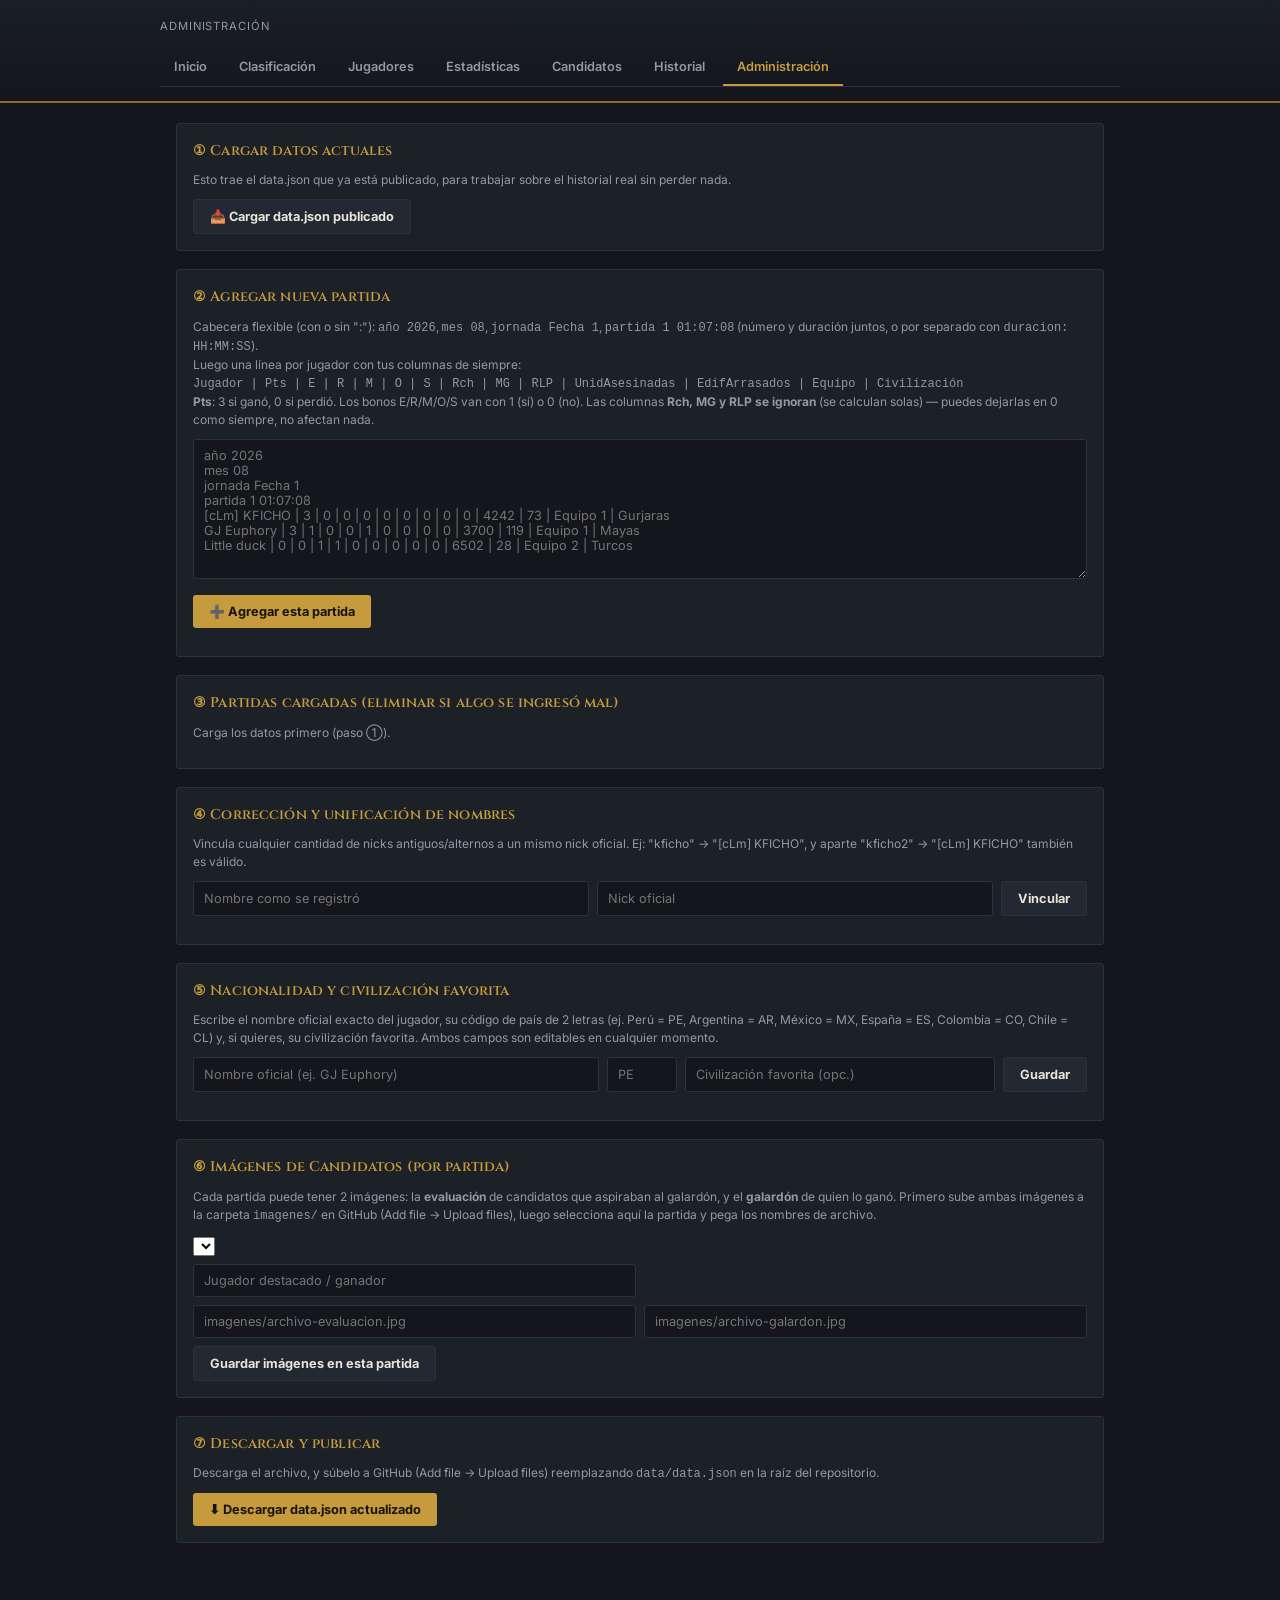
==== commit 0fc5a212: "Add files via upload" ====
--- a/admin.html
+++ b/admin.html
@@ -77,15 +77,16 @@
   </div>
 
   <div class="panel">
-    <h3>⑤ Nacionalidad de jugadores (bandera en su perfil)</h3>
+    <h3>⑤ Nacionalidad y civilización favorita</h3>
     <p class="hint">
-      Escribe el nombre oficial exacto del jugador y su código de país de 2 letras
-      (ej. Perú = PE, Argentina = AR, México = MX, España = ES, Colombia = CO, Chile = CL).
-      Esto solo agrega una bandera junto a su perfil, no afecta estadísticas.
+      Escribe el nombre oficial exacto del jugador, su código de país de 2 letras
+      (ej. Perú = PE, Argentina = AR, México = MX, España = ES, Colombia = CO, Chile = CL)
+      y, si quieres, su civilización favorita. Ambos campos son editables en cualquier momento.
     </p>
     <div style="display:flex; gap:8px; flex-wrap:wrap; margin-bottom:12px;">
       <input type="text" id="input-pais-jugador" placeholder="Nombre oficial (ej. GJ Euphory)" style="flex:2; min-width:180px;">
       <input type="text" id="input-pais-codigo" maxlength="2" placeholder="PE" style="flex:0 0 70px; text-transform:uppercase;">
+      <input type="text" id="input-civ-favorita" placeholder="Civilización favorita (opc.)" style="flex:1.5; min-width:160px;">
       <button class="btn secondary" onclick="agregarPais()">Guardar</button>
     </div>
     <div id="lista-paises"></div>
@@ -122,7 +123,7 @@
 
 <script src="js/datos.js"></script>
 <script>
-let DATOS = { equivalencias: [], partidas: [], paises: {} };
+let DATOS = { equivalencias: [], partidas: [], jugadoresInfo: {} };
 
 function actualizarContador() {
   document.getElementById("contador-partidas").textContent =
@@ -138,7 +139,15 @@
     DATOS = await resp.json();
     if (!Array.isArray(DATOS.partidas)) DATOS.partidas = [];
     if (!Array.isArray(DATOS.equivalencias)) DATOS.equivalencias = [];
-    if (!DATOS.paises || typeof DATOS.paises !== "object") DATOS.paises = {};
+    if (!DATOS.jugadoresInfo || typeof DATOS.jugadoresInfo !== "object") {
+      DATOS.jugadoresInfo = {};
+      if (DATOS.paises && typeof DATOS.paises === "object") {
+        Object.entries(DATOS.paises).forEach(([nombre, pais]) => {
+          DATOS.jugadoresInfo[nombre] = { pais, civFavorita: "" };
+        });
+        delete DATOS.paises;
+      }
+    }
     estado.textContent = `✔ Cargado: ${DATOS.partidas.length} partidas existentes.`;
   } catch (e) {
     estado.textContent = "⚠ No se encontró data.json publicado todavía (se empezará desde cero).";
@@ -335,35 +344,46 @@
 
 function renderizarPaises() {
   const cont = document.getElementById("lista-paises");
-  const nombres = Object.keys(DATOS.paises || {});
+  const nombres = Object.keys(DATOS.jugadoresInfo || {});
   if (nombres.length === 0) {
-    cont.innerHTML = `<p class="hint">Todavía no hay banderas asignadas.</p>`;
-    return;
-  }
-  cont.innerHTML = nombres.map(nombre => `
+    cont.innerHTML = `<p class="hint">Todavía no hay información asignada.</p>`;
+    return;
+  }
+  cont.innerHTML = nombres.map(nombre => {
+    const info = DATOS.jugadoresInfo[nombre] || {};
+    return `
     <div class="match-item">
-      <span>${banderaEmoji(DATOS.paises[nombre])} ${nombre} <span style="color:var(--text-dim);">(${DATOS.paises[nombre]})</span></span>
+      <span>
+        ${info.pais ? `<img src="https://flagcdn.com/w40/${info.pais.toLowerCase()}.png" style="width:20px; vertical-align:middle; margin-right:6px; border-radius:2px;">` : ""}
+        ${nombre} <span style="color:var(--text-dim);">${info.pais ? `(${info.pais})` : ""}${info.civFavorita ? ` · ${info.civFavorita}` : ""}</span>
+      </span>
       <button class="btn secondary" style="padding:4px 10px; font-size:0.75rem;" onclick="eliminarPais('${nombre.replace(/'/g,"\\'")}')">🗑</button>
     </div>
-  `).join("");
+  `;
+  }).join("");
 }
 
 function agregarPais() {
   const nombre = document.getElementById("input-pais-jugador").value.trim();
   const codigo = document.getElementById("input-pais-codigo").value.trim().toUpperCase();
-  if (!nombre || codigo.length !== 2) {
-    alert("Escribe el nombre oficial y un código de país de exactamente 2 letras.");
-    return;
-  }
-  if (!DATOS.paises) DATOS.paises = {};
-  DATOS.paises[nombre] = codigo;
+  const civFavorita = document.getElementById("input-civ-favorita").value.trim();
+  if (!nombre || (codigo && codigo.length !== 2)) {
+    alert("Escribe el nombre oficial. Si pones país, debe ser de exactamente 2 letras.");
+    return;
+  }
+  if (!DATOS.jugadoresInfo) DATOS.jugadoresInfo = {};
+  DATOS.jugadoresInfo[nombre] = {
+    pais: codigo || (DATOS.jugadoresInfo[nombre]?.pais || ""),
+    civFavorita: civFavorita || (DATOS.jugadoresInfo[nombre]?.civFavorita || "")
+  };
   document.getElementById("input-pais-jugador").value = "";
   document.getElementById("input-pais-codigo").value = "";
+  document.getElementById("input-civ-favorita").value = "";
   renderizarPaises();
 }
 
 function eliminarPais(nombre) {
-  delete DATOS.paises[nombre];
+  delete DATOS.jugadoresInfo[nombre];
   renderizarPaises();
 }
 
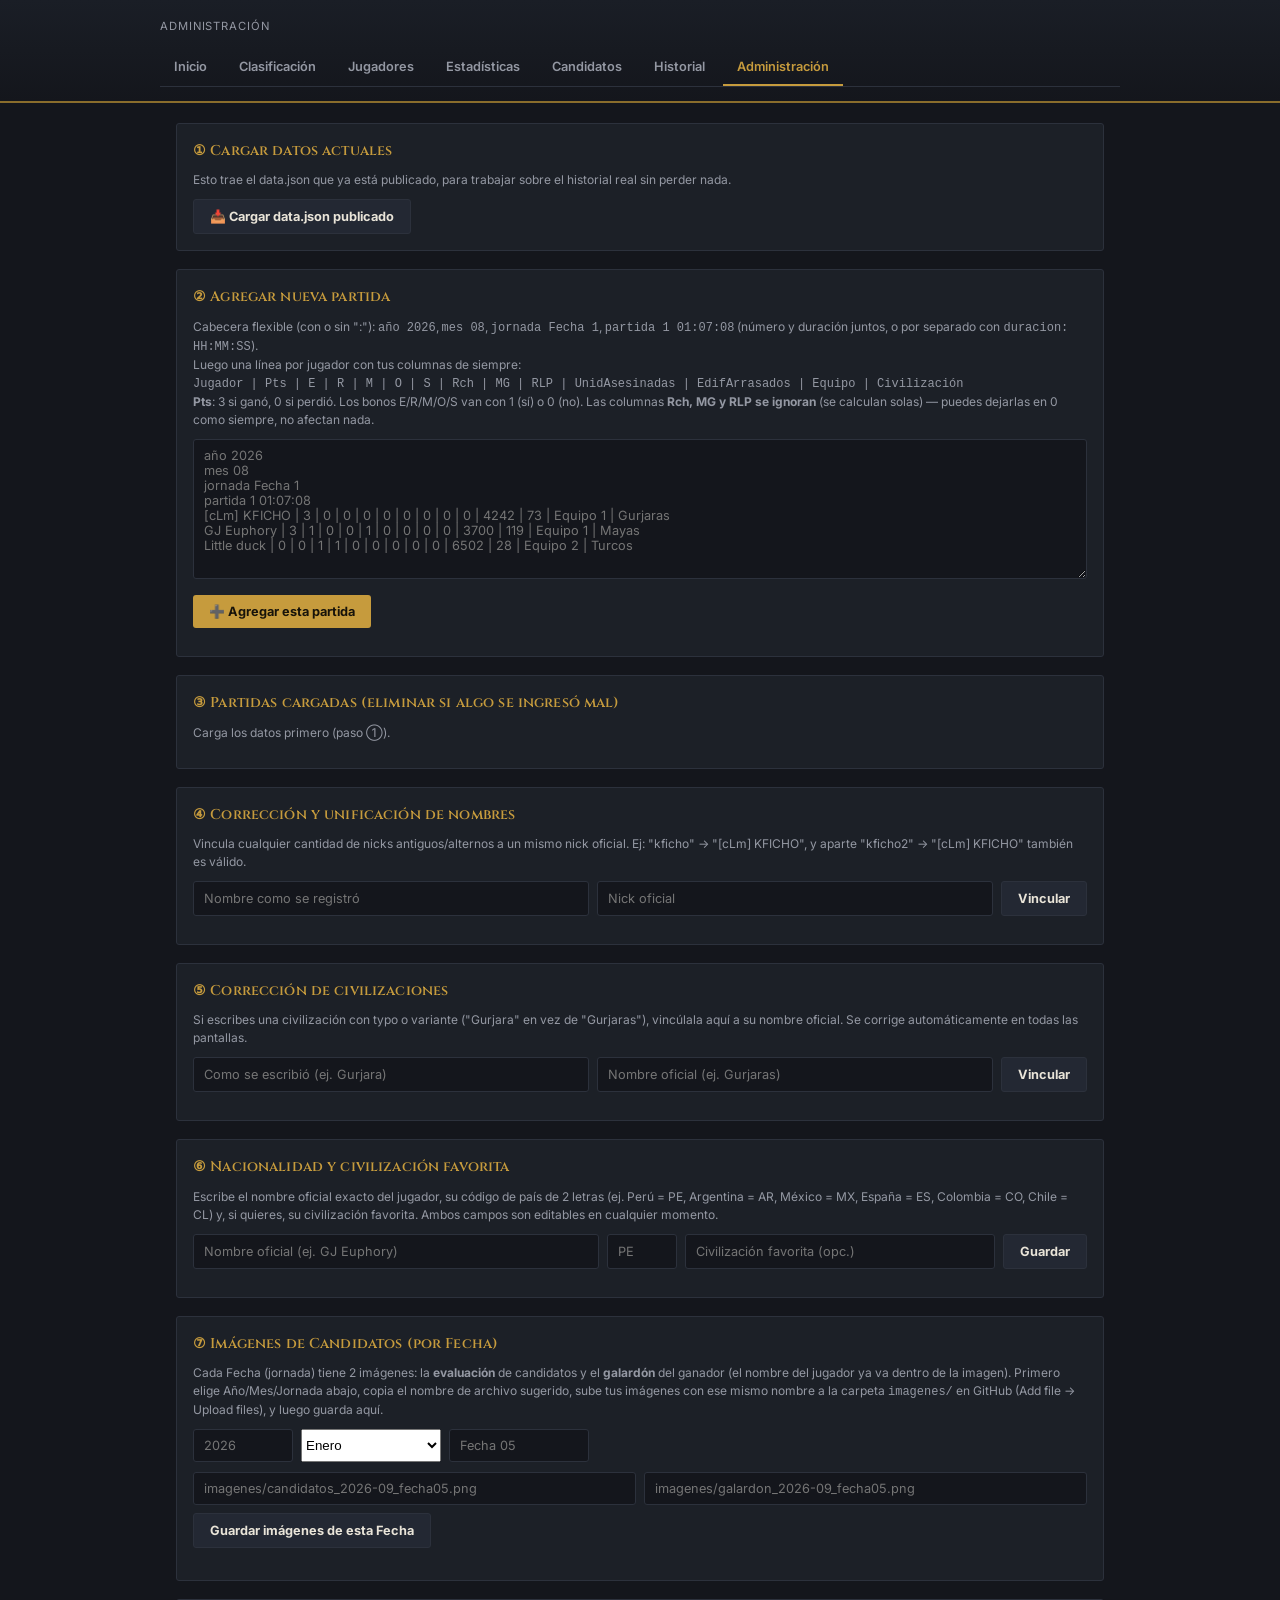
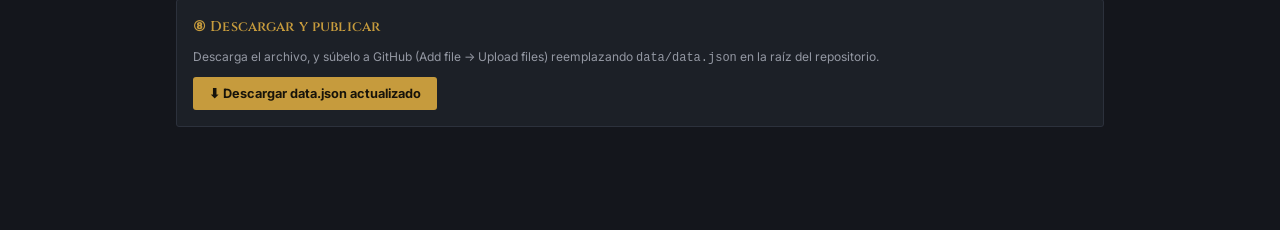
==== commit b1cbb062: "Add files via upload" ====
--- a/admin.html
+++ b/admin.html
@@ -77,7 +77,21 @@
   </div>
 
   <div class="panel">
-    <h3>⑤ Nacionalidad y civilización favorita</h3>
+    <h3>⑤ Corrección de civilizaciones</h3>
+    <p class="hint">
+      Si escribes una civilización con typo o variante ("Gurjara" en vez de "Gurjaras"),
+      vincúlala aquí a su nombre oficial. Se corrige automáticamente en todas las pantallas.
+    </p>
+    <div style="display:flex; gap:8px; flex-wrap:wrap; margin-bottom:12px;">
+      <input type="text" id="input-civ-antigua" placeholder="Como se escribió (ej. Gurjara)" style="flex:1; min-width:160px;">
+      <input type="text" id="input-civ-oficial" placeholder="Nombre oficial (ej. Gurjaras)" style="flex:1; min-width:160px;">
+      <button class="btn secondary" onclick="agregarCivEquivalencia()">Vincular</button>
+    </div>
+    <div id="lista-civ-equivalencias"></div>
+  </div>
+
+  <div class="panel">
+    <h3>⑥ Nacionalidad y civilización favorita</h3>
     <p class="hint">
       Escribe el nombre oficial exacto del jugador, su código de país de 2 letras
       (ej. Perú = PE, Argentina = AR, México = MX, España = ES, Colombia = CO, Chile = CL)
@@ -93,25 +107,36 @@
   </div>
 
   <div class="panel">
-    <h3>⑥ Imágenes de Candidatos (por partida)</h3>
+    <h3>⑦ Imágenes de Candidatos (por Fecha)</h3>
     <p class="hint">
-      Cada partida puede tener 2 imágenes: la <strong>evaluación</strong> de candidatos que
-      aspiraban al galardón, y el <strong>galardón</strong> de quien lo ganó. Primero sube
-      ambas imágenes a la carpeta <code>imagenes/</code> en GitHub (Add file → Upload files),
-      luego selecciona aquí la partida y pega los nombres de archivo.
+      Cada Fecha (jornada) tiene 2 imágenes: la <strong>evaluación</strong> de candidatos y el
+      <strong>galardón</strong> del ganador (el nombre del jugador ya va dentro de la imagen).
+      Primero elige Año/Mes/Jornada abajo, copia el nombre de archivo sugerido, sube tus
+      imágenes con ese mismo nombre a la carpeta <code>imagenes/</code> en GitHub
+      (Add file → Upload files), y luego guarda aquí.
     </p>
-    <select id="select-partida-imagen" style="margin-bottom:8px;" onchange="cargarCamposDeImagenParaPartidaSeleccionada()"></select>
+    <div style="display:grid; grid-template-columns: 100px 140px 140px; gap:8px; margin-bottom:8px;">
+      <input type="number" id="input-img-anio" placeholder="2026" oninput="actualizarSugerenciaImagenes()">
+      <select id="input-img-mes" onchange="actualizarSugerenciaImagenes()">
+        <option value="01">Enero</option><option value="02">Febrero</option><option value="03">Marzo</option>
+        <option value="04">Abril</option><option value="05">Mayo</option><option value="06">Junio</option>
+        <option value="07">Julio</option><option value="08">Agosto</option><option value="09">Septiembre</option>
+        <option value="10">Octubre</option><option value="11">Noviembre</option><option value="12">Diciembre</option>
+      </select>
+      <input type="text" id="input-img-jornada" placeholder="Fecha 05" oninput="actualizarSugerenciaImagenes()">
+    </div>
+    <p class="hint" id="sugerencia-nombres" style="margin-bottom:10px;"></p>
     <div style="display:grid; grid-template-columns: 1fr 1fr; gap:8px; margin-bottom:8px;">
-      <input type="text" id="input-img-jugador" placeholder="Jugador destacado / ganador">
-      <span></span>
-      <input type="text" id="input-img-evaluacion" placeholder="imagenes/archivo-evaluacion.jpg">
-      <input type="text" id="input-img-galardon" placeholder="imagenes/archivo-galardon.jpg">
-    </div>
-    <button class="btn secondary" onclick="guardarImagenesPartida()">Guardar imágenes en esta partida</button>
-  </div>
-
-  <div class="panel">
-    <h3>⑦ Descargar y publicar</h3>
+      <input type="text" id="input-img-evaluacion" placeholder="imagenes/candidatos_2026-09_fecha05.png">
+      <input type="text" id="input-img-galardon" placeholder="imagenes/galardon_2026-09_fecha05.png">
+    </div>
+    <button class="btn secondary" onclick="guardarImagenesFecha()">Guardar imágenes de esta Fecha</button>
+
+    <div id="lista-fechas-imagenes" style="margin-top:16px;"></div>
+  </div>
+
+  <div class="panel">
+    <h3>⑧ Descargar y publicar</h3>
     <p class="hint">
       Descarga el archivo, y súbelo a GitHub (Add file → Upload files) reemplazando
       <code>data/data.json</code> en la raíz del repositorio.
@@ -123,7 +148,7 @@
 
 <script src="js/datos.js"></script>
 <script>
-let DATOS = { equivalencias: [], partidas: [], jugadoresInfo: {} };
+let DATOS = { equivalencias: [], civEquivalencias: [], partidas: [], jugadoresInfo: {}, jornadasImagenes: [] };
 
 function actualizarContador() {
   document.getElementById("contador-partidas").textContent =
@@ -139,6 +164,7 @@
     DATOS = await resp.json();
     if (!Array.isArray(DATOS.partidas)) DATOS.partidas = [];
     if (!Array.isArray(DATOS.equivalencias)) DATOS.equivalencias = [];
+    if (!Array.isArray(DATOS.civEquivalencias)) DATOS.civEquivalencias = [];
     if (!DATOS.jugadoresInfo || typeof DATOS.jugadoresInfo !== "object") {
       DATOS.jugadoresInfo = {};
       if (DATOS.paises && typeof DATOS.paises === "object") {
@@ -152,11 +178,13 @@
   } catch (e) {
     estado.textContent = "⚠ No se encontró data.json publicado todavía (se empezará desde cero).";
   }
+  if (!Array.isArray(DATOS.jornadasImagenes)) DATOS.jornadasImagenes = [];
   actualizarContador();
   renderizarListaPartidas();
   renderizarEquivalencias();
+  renderizarCivEquivalencias();
   renderizarPaises();
-  poblarSelectorPartidas();
+  renderizarFechasImagenes();
 }
 
 function convertirDuracionASegundos(str) {
@@ -274,7 +302,6 @@
   DATOS.partidas.push(nuevaPartida);
   actualizarContador();
   renderizarListaPartidas();
-  poblarSelectorPartidas();
 
   resultadoDiv.innerHTML = `
     <p style="color:var(--win);">✔ Partida agregada: ${etiquetaPartida(nuevaPartida)} (${jugadores.length} jugadores).</p>
@@ -302,7 +329,6 @@
   DATOS.partidas = DATOS.partidas.filter(p => p.id !== id);
   actualizarContador();
   renderizarListaPartidas();
-  poblarSelectorPartidas();
 }
 
 function renderizarEquivalencias() {
@@ -342,25 +368,104 @@
   renderizarEquivalencias();
 }
 
+function renderizarCivEquivalencias() {
+  const cont = document.getElementById("lista-civ-equivalencias");
+  if (!DATOS.civEquivalencias || DATOS.civEquivalencias.length === 0) {
+    cont.innerHTML = `<p class="hint">Todavía no hay civilizaciones vinculadas.</p>`;
+    return;
+  }
+  cont.innerHTML = DATOS.civEquivalencias.map((e, i) => `
+    <div class="match-item">
+      <span>"${e.antiguo}" → <strong>${e.oficial}</strong></span>
+      <button class="btn secondary" style="padding:4px 10px; font-size:0.75rem;" onclick="eliminarCivEquivalencia(${i})">🗑</button>
+    </div>
+  `).join("");
+}
+
+function agregarCivEquivalencia() {
+  const antiguo = document.getElementById("input-civ-antigua").value.trim();
+  const oficial = document.getElementById("input-civ-oficial").value.trim();
+  if (!antiguo || !oficial) {
+    alert("Completa ambos campos.");
+    return;
+  }
+  if (!DATOS.civEquivalencias) DATOS.civEquivalencias = [];
+  const existente = DATOS.civEquivalencias.find(e => e.antiguo.toLowerCase() === antiguo.toLowerCase());
+  if (existente) {
+    existente.oficial = oficial;
+  } else {
+    DATOS.civEquivalencias.push({ antiguo, oficial });
+  }
+  document.getElementById("input-civ-antigua").value = "";
+  document.getElementById("input-civ-oficial").value = "";
+  renderizarCivEquivalencias();
+}
+
+function eliminarCivEquivalencia(i) {
+  DATOS.civEquivalencias.splice(i, 1);
+  renderizarCivEquivalencias();
+}
+
 function renderizarPaises() {
   const cont = document.getElementById("lista-paises");
   const nombres = Object.keys(DATOS.jugadoresInfo || {});
   if (nombres.length === 0) {
-    cont.innerHTML = `<p class="hint">Todavía no hay información asignada.</p>`;
-    return;
-  }
-  cont.innerHTML = nombres.map(nombre => {
-    const info = DATOS.jugadoresInfo[nombre] || {};
-    return `
-    <div class="match-item">
-      <span>
-        ${info.pais ? `<img src="https://flagcdn.com/w40/${info.pais.toLowerCase()}.png" style="width:20px; vertical-align:middle; margin-right:6px; border-radius:2px;">` : ""}
-        ${nombre} <span style="color:var(--text-dim);">${info.pais ? `(${info.pais})` : ""}${info.civFavorita ? ` · ${info.civFavorita}` : ""}</span>
-      </span>
-      <button class="btn secondary" style="padding:4px 10px; font-size:0.75rem;" onclick="eliminarPais('${nombre.replace(/'/g,"\\'")}')">🗑</button>
+    cont.innerHTML = `<p class="hint">Todavía no hay jugadores registrados.</p>`;
+    return;
+  }
+
+  // Los incompletos (sin país o sin civ favorita) primero, luego alfabético
+  const ordenados = [...nombres].sort((a, b) => {
+    const infoA = DATOS.jugadoresInfo[a] || {};
+    const infoB = DATOS.jugadoresInfo[b] || {};
+    const incompletaA = (!infoA.pais || !infoA.civFavorita) ? 0 : 1;
+    const incompletaB = (!infoB.pais || !infoB.civFavorita) ? 0 : 1;
+    if (incompletaA !== incompletaB) return incompletaA - incompletaB;
+    return a.localeCompare(b);
+  });
+
+  cont.innerHTML = `
+    <p class="hint">${nombres.length} jugadores registrados en total. Los que les falta país y/o civilización aparecen primero.</p>
+    <div style="overflow-x:auto;">
+      <table style="width:100%; border-collapse:collapse; font-size:0.82rem;">
+        <thead>
+          <tr style="text-align:left; color:var(--gold); border-bottom:1px solid var(--line);">
+            <th style="padding:6px 8px;">Jugador</th>
+            <th style="padding:6px 8px;">País</th>
+            <th style="padding:6px 8px;">Civ. favorita</th>
+            <th style="padding:6px 8px;"></th>
+          </tr>
+        </thead>
+        <tbody>
+          ${ordenados.map(nombre => {
+            const info = DATOS.jugadoresInfo[nombre] || {};
+            const faltaAlgo = !info.pais || !info.civFavorita;
+            return `
+              <tr style="border-bottom:1px solid var(--line); ${faltaAlgo ? 'background:rgba(176,85,79,0.08);' : ''}">
+                <td style="padding:6px 8px;">${nombre}</td>
+                <td style="padding:6px 8px;">
+                  ${info.pais ? `<img src="https://flagcdn.com/w40/${info.pais.toLowerCase()}.png" style="width:20px; vertical-align:middle; margin-right:4px; border-radius:2px;">${info.pais}` : `<span style="color:var(--loss);">falta</span>`}
+                </td>
+                <td style="padding:6px 8px;">${info.civFavorita || `<span style="color:var(--loss);">falta</span>`}</td>
+                <td style="padding:6px 8px; text-align:right;">
+                  <button class="btn secondary" style="padding:3px 8px; font-size:0.72rem;" onclick="precargarPais('${nombre.replace(/'/g,"\\'")}')">✎</button>
+                  <button class="btn secondary" style="padding:3px 8px; font-size:0.72rem;" onclick="eliminarPais('${nombre.replace(/'/g,"\\'")}')">🗑</button>
+                </td>
+              </tr>
+            `;
+          }).join("")}
+        </tbody>
+      </table>
     </div>
   `;
-  }).join("");
+}
+
+function precargarPais(nombre) {
+  const info = DATOS.jugadoresInfo[nombre] || {};
+  document.getElementById("input-pais-jugador").value = nombre;
+  document.getElementById("input-pais-codigo").value = info.pais || "";
+  document.getElementById("input-civ-favorita").value = info.civFavorita || "";
+  document.getElementById("input-pais-jugador").scrollIntoView({ behavior: "smooth", block: "center" });
 }
 
 function agregarPais() {
@@ -387,37 +492,84 @@
   renderizarPaises();
 }
 
-function poblarSelectorPartidas() {
-  const select = document.getElementById("select-partida-imagen");
-  const ordenadas = [...DATOS.partidas].sort((a, b) => claveOrden(b) - claveOrden(a));
-  if (ordenadas.length === 0) {
-    select.innerHTML = `<option value="">No hay partidas cargadas todavía</option>`;
-    return;
-  }
-  select.innerHTML = ordenadas.map(p =>
-    `<option value="${p.id}">${etiquetaPartida(p)} (${NOMBRES_MES[p.mes]} ${p.anio}) — ${p.jugadores.map(j => j.nombre).join(", ")}</option>`
-  ).join("");
-  cargarCamposDeImagenParaPartidaSeleccionada();
-}
-
-function cargarCamposDeImagenParaPartidaSeleccionada() {
-  const id = document.getElementById("select-partida-imagen").value;
-  const partida = DATOS.partidas.find(p => p.id === id);
-  document.getElementById("input-img-jugador").value = partida?.jugadorDestacado || "";
-  document.getElementById("input-img-evaluacion").value = partida?.imagenEvaluacion || "";
-  document.getElementById("input-img-galardon").value = partida?.imagenGalardon || "";
-}
-
-function guardarImagenesPartida() {
-  const id = document.getElementById("select-partida-imagen").value;
-  const partida = DATOS.partidas.find(p => p.id === id);
-  if (!partida) { alert("Selecciona una partida válida."); return; }
-
-  partida.jugadorDestacado = document.getElementById("input-img-jugador").value.trim();
-  partida.imagenEvaluacion = document.getElementById("input-img-evaluacion").value.trim();
-  partida.imagenGalardon = document.getElementById("input-img-galardon").value.trim();
-
-  alert("Imágenes vinculadas a esta partida. No olvides descargar y subir el archivo.");
+function actualizarSugerenciaImagenes() {
+  const anio = document.getElementById("input-img-anio").value.trim();
+  const mes = document.getElementById("input-img-mes").value;
+  const jornada = document.getElementById("input-img-jornada").value.trim();
+  const sugerenciaEl = document.getElementById("sugerencia-nombres");
+
+  if (!anio || !jornada) {
+    sugerenciaEl.textContent = "Completa Año y Jornada para ver el nombre sugerido.";
+    return;
+  }
+
+  const sug = sugerirNombresImagenes(anio, mes, jornada);
+  sugerenciaEl.innerHTML = `💡 Nombre sugerido: <code>${sug.evaluacion}</code> y <code>${sug.galardon}</code>`;
+
+  // Si los campos de ruta están vacíos o todavía tienen una sugerencia anterior, los autocompleta
+  const inputEval = document.getElementById("input-img-evaluacion");
+  const inputGal = document.getElementById("input-img-galardon");
+  if (!inputEval.value || inputEval.dataset.autocompletado === "1") {
+    inputEval.value = sug.evaluacion;
+    inputEval.dataset.autocompletado = "1";
+  }
+  if (!inputGal.value || inputGal.dataset.autocompletado === "1") {
+    inputGal.value = sug.galardon;
+    inputGal.dataset.autocompletado = "1";
+  }
+}
+
+function renderizarFechasImagenes() {
+  const cont = document.getElementById("lista-fechas-imagenes");
+  const lista = DATOS.jornadasImagenes || [];
+  if (lista.length === 0) {
+    cont.innerHTML = `<p class="hint">Todavía no hay imágenes guardadas para ninguna Fecha.</p>`;
+    return;
+  }
+  const ordenadas = [...lista].sort((a, b) =>
+    claveOrden({ anio: b.anio, mes: b.mes, jornada: b.jornada, numeroPartida: 0 }) -
+    claveOrden({ anio: a.anio, mes: a.mes, jornada: a.jornada, numeroPartida: 0 })
+  );
+  cont.innerHTML = `
+    <p class="hint">Fechas con imágenes guardadas:</p>
+    ${ordenadas.map(j => `
+      <div class="match-item">
+        <span>${j.anio} · ${NOMBRES_MES[j.mes]} · ${j.jornada}</span>
+        <button class="btn secondary" style="padding:4px 10px; font-size:0.75rem;" onclick="eliminarFechaImagenes('${claveJornada(j.anio, j.mes, j.jornada)}')">🗑</button>
+      </div>
+    `).join("")}
+  `;
+}
+
+function guardarImagenesFecha() {
+  const anio = parseInt(document.getElementById("input-img-anio").value.trim(), 10);
+  const mes = document.getElementById("input-img-mes").value;
+  const jornada = document.getElementById("input-img-jornada").value.trim();
+  const imagenEvaluacion = document.getElementById("input-img-evaluacion").value.trim();
+  const imagenGalardon = document.getElementById("input-img-galardon").value.trim();
+
+  if (!anio || !jornada) {
+    alert("Completa Año y Jornada.");
+    return;
+  }
+  if (!DATOS.jornadasImagenes) DATOS.jornadasImagenes = [];
+
+  const clave = claveJornada(anio, mes, jornada);
+  const existente = DATOS.jornadasImagenes.find(j => claveJornada(j.anio, j.mes, j.jornada) === clave);
+  const nueva = { anio, mes, jornada, imagenEvaluacion, imagenGalardon };
+  if (existente) {
+    Object.assign(existente, nueva);
+  } else {
+    DATOS.jornadasImagenes.push(nueva);
+  }
+
+  renderizarFechasImagenes();
+  alert("Imágenes guardadas para esta Fecha. No olvides descargar y subir el archivo.");
+}
+
+function eliminarFechaImagenes(clave) {
+  DATOS.jornadasImagenes = (DATOS.jornadasImagenes || []).filter(j => claveJornada(j.anio, j.mes, j.jornada) !== clave);
+  renderizarFechasImagenes();
 }
 
 function descargarJSON() {
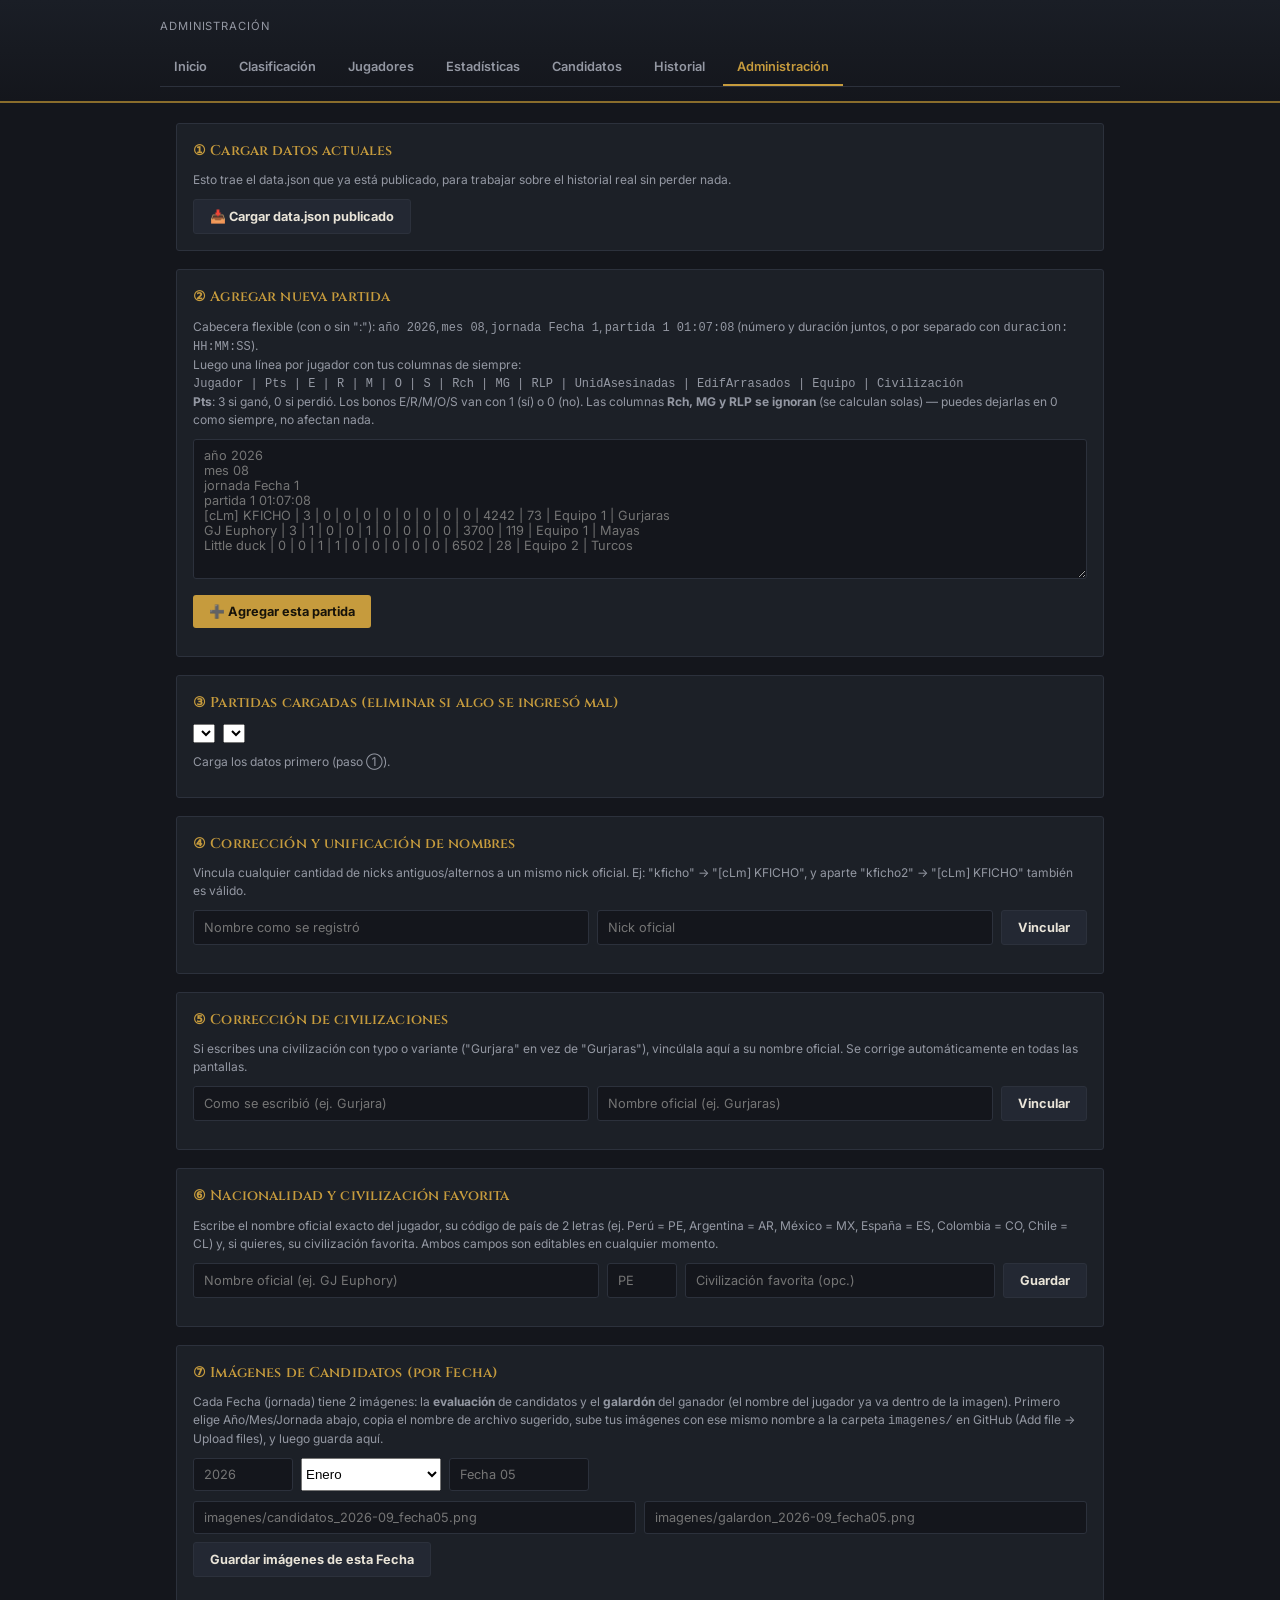
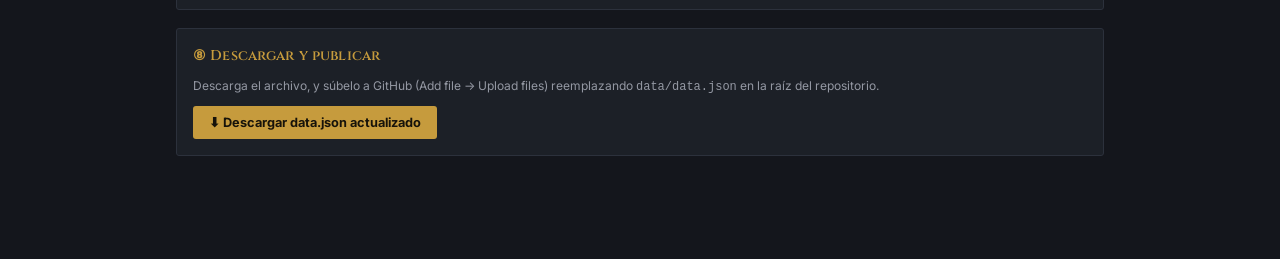
==== commit 099f6760: "Add files via upload" ====
--- a/admin.html
+++ b/admin.html
@@ -59,6 +59,10 @@
 
   <div class="panel">
     <h3>③ Partidas cargadas (eliminar si algo se ingresó mal)</h3>
+    <div style="display:flex; gap:8px; margin-bottom:10px;">
+      <select id="filtro-partidas-anio" onchange="poblarMesesPartidasFiltro(); renderizarListaPartidas();"></select>
+      <select id="filtro-partidas-mes" onchange="renderizarListaPartidas();"></select>
+    </div>
     <div id="lista-partidas"><p class="hint">Carga los datos primero (paso ①).</p></div>
   </div>
 
@@ -180,6 +184,7 @@
   }
   if (!Array.isArray(DATOS.jornadasImagenes)) DATOS.jornadasImagenes = [];
   actualizarContador();
+  poblarFiltrosPartidas();
   renderizarListaPartidas();
   renderizarEquivalencias();
   renderizarCivEquivalencias();
@@ -301,6 +306,7 @@
 
   DATOS.partidas.push(nuevaPartida);
   actualizarContador();
+  poblarFiltrosPartidas();
   renderizarListaPartidas();
 
   resultadoDiv.innerHTML = `
@@ -309,13 +315,58 @@
   document.getElementById("input-reporte").value = "";
 }
 
+function poblarFiltrosPartidas() {
+  const selAnio = document.getElementById("filtro-partidas-anio");
+  const valorAnioPrevio = selAnio.value;
+
+  if (DATOS.partidas.length === 0) {
+    selAnio.innerHTML = `<option value="">Sin datos</option>`;
+    document.getElementById("filtro-partidas-mes").innerHTML = `<option value="">Sin datos</option>`;
+    return;
+  }
+
+  const anios = [...new Set(DATOS.partidas.map(p => p.anio))].sort((a, b) => b - a);
+  selAnio.innerHTML = anios.map(a => `<option value="${a}">${a}</option>`).join("");
+  selAnio.value = anios.includes(parseInt(valorAnioPrevio, 10)) ? valorAnioPrevio : anios[0];
+
+  poblarMesesPartidasFiltro();
+}
+
+function poblarMesesPartidasFiltro() {
+  const anio = document.getElementById("filtro-partidas-anio").value;
+  const selMes = document.getElementById("filtro-partidas-mes");
+  const valorMesPrevio = selMes.value;
+
+  const mesesDelAnio = [...new Set(DATOS.partidas.filter(p => p.anio == anio).map(p => String(p.mes).padStart(2, "0")))]
+    .sort().reverse();
+
+  if (mesesDelAnio.length === 0) {
+    selMes.innerHTML = `<option value="">Sin datos</option>`;
+    return;
+  }
+
+  selMes.innerHTML = mesesDelAnio.map(m => `<option value="${m}">${NOMBRES_MES[m]}</option>`).join("");
+  selMes.value = mesesDelAnio.includes(valorMesPrevio) ? valorMesPrevio : mesesDelAnio[0];
+}
+
 function renderizarListaPartidas() {
   const cont = document.getElementById("lista-partidas");
   if (DATOS.partidas.length === 0) {
     cont.innerHTML = `<p class="hint">No hay partidas cargadas.</p>`;
     return;
   }
-  const ordenadas = [...DATOS.partidas].sort((a, b) => claveOrden(b) - claveOrden(a));
+
+  const anio = document.getElementById("filtro-partidas-anio").value;
+  const mes = document.getElementById("filtro-partidas-mes").value;
+
+  const filtradas = DATOS.partidas.filter(p => p.anio == anio && String(p.mes).padStart(2, "0") === mes);
+  const ordenadas = [...filtradas].sort((a, b) => claveOrden(b) - claveOrden(a));
+
+  if (ordenadas.length === 0) {
+    cont.innerHTML = `<p class="hint">No hay partidas para ${NOMBRES_MES[mes] || mes} ${anio}.</p>`;
+    return;
+  }
+
   cont.innerHTML = ordenadas.map(p => `
     <div class="match-item">
       <span>${etiquetaPartida(p)} — ${p.jugadores.map(j => j.nombre).join(", ")}</span>
@@ -328,6 +379,7 @@
   if (!confirm("¿Eliminar esta partida? Esto no se puede deshacer una vez que descargues y subas el archivo.")) return;
   DATOS.partidas = DATOS.partidas.filter(p => p.id !== id);
   actualizarContador();
+  poblarFiltrosPartidas();
   renderizarListaPartidas();
 }
 
